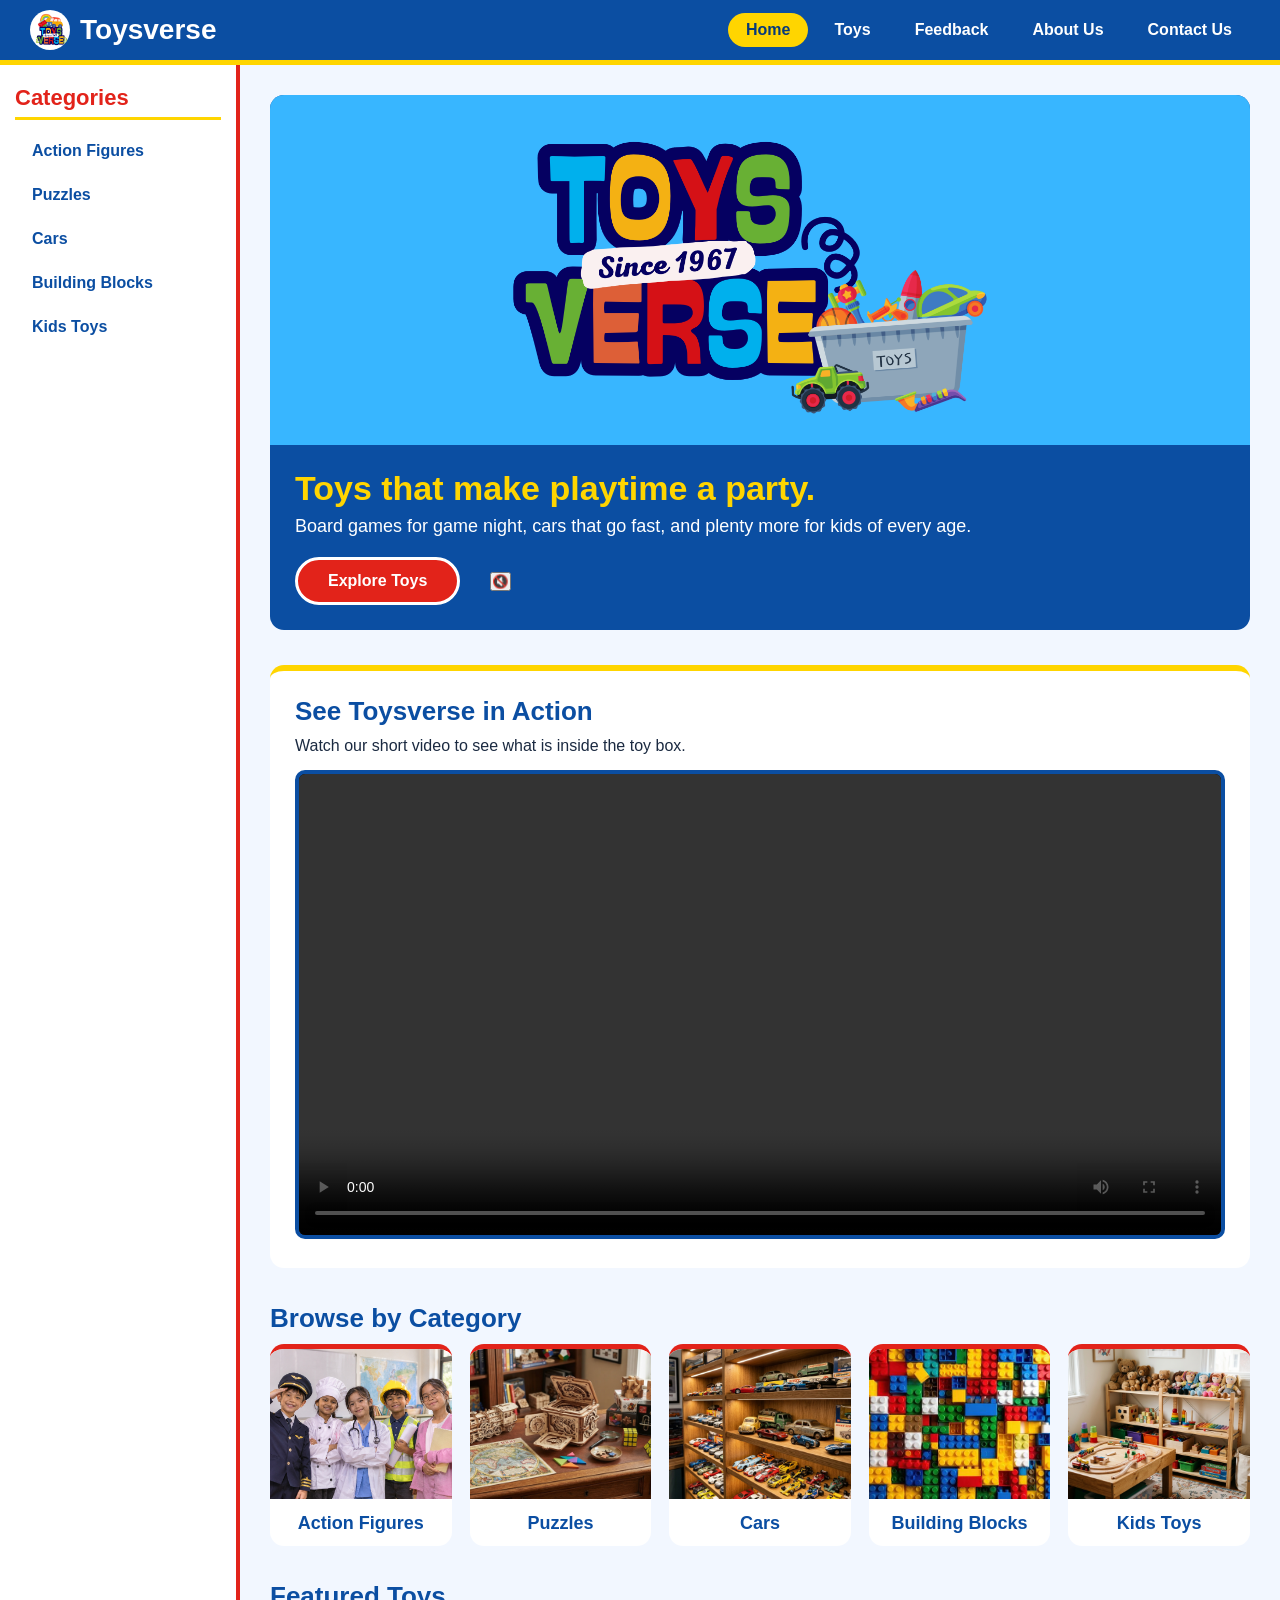
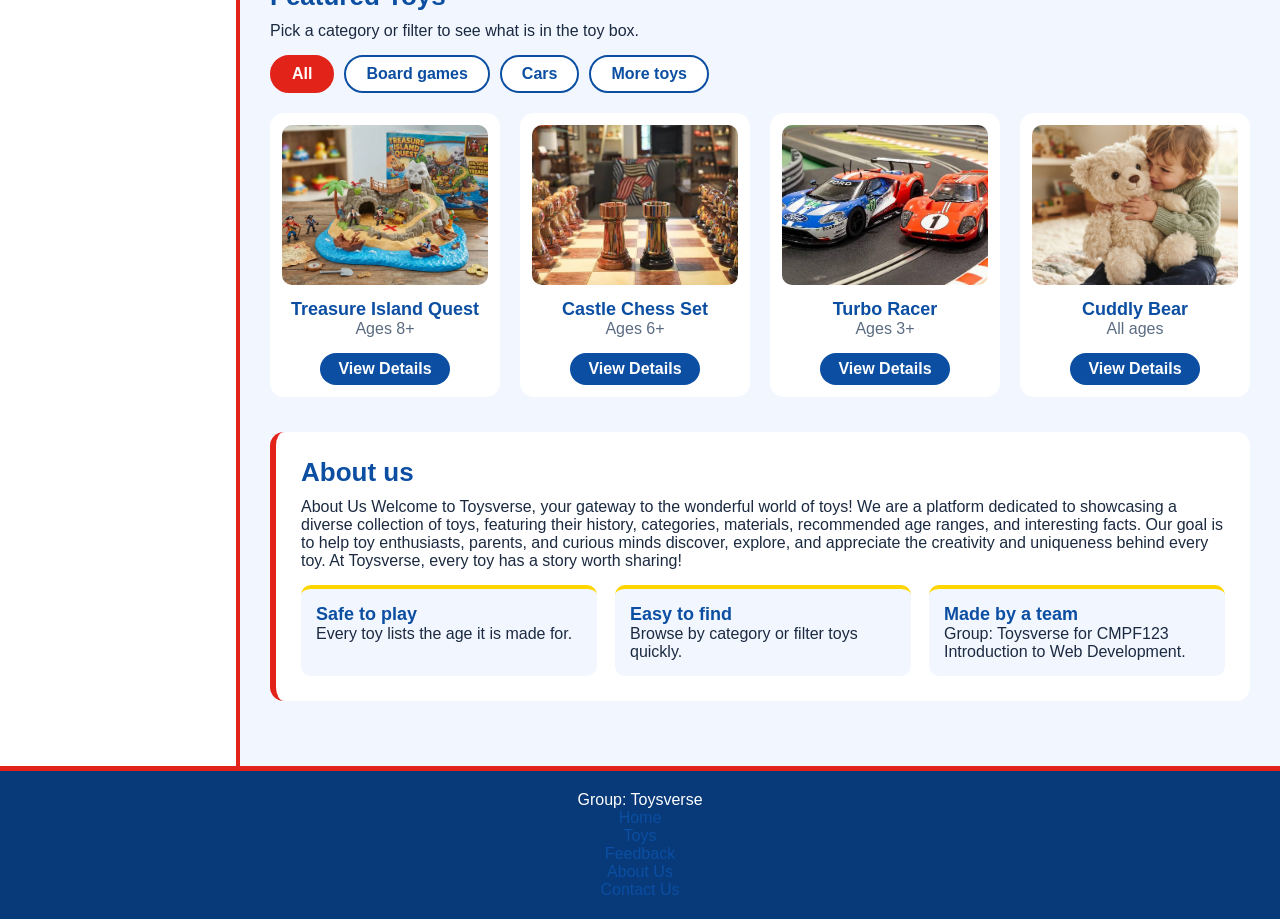
==== index.html @ 0ec0b2af "music" ====
<!DOCTYPE html>
<html lang="en">

<head>
  <meta charset="UTF-8">
  <meta name="viewport" content="width=device-width, initial-scale=1">
  <title>Toysverse - Home</title>
  <link rel="stylesheet" href="style.css">
</head>

<body>

  <header id="site-header">
    <div id="brand">
      <a href="index.html">
        <img src="images/background/toysverse-logo.png" alt="Toysverse logo" width="40" height="40">
        <span>Toysverse</span>
      </a>
    </div>
    <nav id="main-nav">
      <ul>
        <li><a href="index.html" class="active">Home</a></li>
        <li><a href="toys.html">Toys</a></li>
        <li><a href="feedback.html">Feedback</a></li>
        <li><a href="about.html">About Us</a></li>
        <li><a href="contact-us.html">Contact Us</a></li>
      </ul>
    </nav>
  </header>

  <aside id="sidebar">
    <h2>Categories</h2>
    <ul id="category-menu">
      <li><a href="toys-action-figures.html">Action Figures</a></li>
      <li><a href="toys-puzzles.html">Puzzles</a></li>
      <li><a href="toys-cars.html">Cars</a></li>
      <li><a href="toys-building-blocks.html">Building Blocks</a></li>
      <li><a href="toys-kids-toys.html">Kids Toys</a></li>
    </ul>
  </aside>

  <main id="main-content">
    <section id="hero-banner">
      <img src="images/background/toysverse-banner.png" alt="Toysverse collection banner" width="900" height="350">
      <h1>Toys that make playtime a party.</h1>
      <p>Board games for game night, cars that go fast, and plenty more for kids of every age.</p>
      <a href="toys.html" id="explore-btn">Explore Toys</a>
      <button id="home-speaker-btn" type="button" aria-label="Play or pause music">🔇</button>
    </section>

    <section id="promo-video">
      <h2>See Toysverse in Action</h2>
      <p>Watch our short video to see what is inside the toy box.</p>
      <video controls preload="metadata" width="800" height="450">
        <source src="videos/toysverse-promo.mp4" type="video/mp4">
        Your browser does not support the video tag.
      </video>
    </section>

    <section id="category-cards">
      <h2>Browse by Category</h2>
      <div class="card-grid">
        <div class="category-card">
          <a href="toys-action-figures.html">
            <img src="images/action_figure/cat-action-figures.jpg" alt="Action Figures" width="200" height="150">
            <h3>Action Figures</h3>
          </a>
        </div>
        <div class="category-card">
          <a href="toys-puzzles.html">
            <img src="images/puzzles/cat-puzzles.jpg" alt="Puzzles" width="200" height="150">
            <h3>Puzzles</h3>
          </a>
        </div>
        <div class="category-card">
          <a href="toys-cars.html">
            <img src="images/cars/cat-cars.jpg" alt="Cars" width="200" height="150">
            <h3>Cars</h3>
          </a>
        </div>
        <div class="category-card">
          <a href="toys-building-blocks.html">
            <img src="images/building_blocks/cat-building-blocks.jpeg" alt="Building Blocks" width="200" height="150">
            <h3>Building Blocks</h3>
          </a>
        </div>
        <div class="category-card">
          <a href="toys-kids-toys.html">
            <img src="images/kids_toys/cat-kids-toys.jpg" alt="Kids Toys" width="200" height="150">
            <h3>Kids Toys</h3>
          </a>
        </div>
      </div>
    </section>

    <section id="featured-toys">
      <h2>Featured Toys</h2>
      <p>Pick a category or filter to see what is in the toy box.</p>

      <div class="filters" id="filters">
        <button type="button" data-cat="all" class="active">All</button>
        <button type="button" data-cat="board">Board games</button>
        <button type="button" data-cat="cars">Cars</button>
        <button type="button" data-cat="other">More toys</button>
      </div>

      <div class="grid" id="grid">
        <article class="card" data-cat="board">
          <img src="images/kids_toys/treasure-island-quest.jpg" alt="Treasure Island Quest" width="220" height="160">
          <h3>Treasure Island Quest</h3>
          <p>Ages 8+</p>
          <a href="toys-kids-toys.html">View Details</a>
        </article>

        <article class="card" data-cat="board">
          <img src="images/puzzles/castle-chess-set.jfif" alt="Castle Chess Set" width="220" height="160">
          <h3>Castle Chess Set</h3>
          <p>Ages 6+</p>
          <a href="toys-puzzles.html">View Details</a>
        </article>

        <article class="card" data-cat="cars">
          <img src="images/cars/turbo-racer.jfif" alt="Turbo Racer" width="220" height="160">
          <h3>Turbo Racer</h3>
          <p>Ages 3+</p>
          <a href="toys-cars.html">View Details</a>
        </article>

        <article class="card" data-cat="other">
          <img src="images/kids_toys/cuddly-bear.jpg" alt="Cuddly Bear" width="220" height="160">
          <h3>Cuddly Bear</h3>
          <p>All ages</p>
          <a href="toys-kids-toys.html">View Details</a>
        </article>
      </div>
    </section>

    <section class="about" id="about">
      <h2>About us</h2>
      <p>About Us
Welcome to Toysverse, your gateway to the wonderful world of toys! We are a platform dedicated to showcasing a 
diverse collection of toys, featuring their history, categories, materials, recommended age ranges, and 
interesting facts. Our goal is to help toy enthusiasts, parents, and curious minds discover, explore, and 
appreciate the creativity and uniqueness behind every toy. At Toysverse, every toy has a story worth sharing!
</p>
      <div class="cols">
        <div>
          <h3>Safe to play</h3>
          <p>Every toy lists the age it is made for.</p>
        </div>
        <div>
          <h3>Easy to find</h3>
          <p>Browse by category or filter toys quickly.</p>
        </div>
        <div>
          <h3>Made by a team</h3>
          <p>Group: Toysverse for CMPF123 Introduction to Web Development.</p>
        </div>
      </div>
    </section>
  </main>
  

  <footer id="site-footer">
    <div class="footer-left">
      <p>Group: Toysverse</p>
    </div>

    <nav id="footer-nav" aria-label="Footer navigation">
      <ul>
        <li><a href="index.html">Home</a></li>
        <li><a href="toys.html">Toys</a></li>
        <li><a href="feedback.html">Feedback</a></li>
        <li><a href="about.html">About Us</a></li>
        <li><a href="contact-us.html">Contact Us</a></li>
      </ul>
    </nav>
  </footer>
<script src="script.js"></script>
</body>
</html>
---- style.css ----
* {
  margin: 0;
  padding: 0;
  box-sizing: border-box;
}

/* body: default font, text colour and page background for the whole site.
   display: grid splits the page into 2 columns: 240px sidebar + the rest. */
body {
  font-family: Arial, Helvetica, sans-serif;
  font-size: 16px;
  color: #1b2a41;
  background-color: #f2f7ff;
  display: grid;
  grid-template-columns: 240px 1fr;
}

/* grouping selector */
h1, h2, h3 {
  color: #0b4ea2;
}

/* heading sizes */
h1 { font-size: 34px; }
h2 { font-size: 26px; margin-bottom: 10px; }
h3 { font-size: 18px; }

/* links: blue with no underline */
a {
  color: #0b4ea2;
  text-decoration: none;
}

/* removes the bullet points (nav menu and sidebar are lists) */
ul {
  list-style: none;
}

/* ---------- STANDARDISED MEDIA ---------- */
/* max-width: 100% = images/videos never go wider than their box.
   border-radius gives rounded corners. Same rule for every page = standardised media. */
img, video, iframe {
  max-width: 100%;
  border-radius: 10px;
}

/* same crop for every card image */
.category-card img,
.card img,
.member-card img,
/* all gallery pictures the same height with a white border */
.toy-gallery img {
  width: 100%;
  object-fit: cover;
}

/* video fills the width; height: auto keeps the correct shape */
video {
  width: 100%;
  height: auto;
  background-color: black;
}

/* ---------- HEADER & NAVIGATION (id + class selectors) ---------- */
/* Header: position: sticky + top: 0 keeps it visible while scrolling.
   grid-column 1 / 3 stretches it across both columns. flex puts the logo on
   the left and the nav on the right. z-index keeps it above the content. */
#site-header {
  grid-column: 1 / 3;
  position: sticky;            /* stays visible while scrolling */
  top: 0;
  z-index: 100;
  display: flex;
  justify-content: space-between;
  align-items: center;
  padding: 10px 30px;
  background-color: #0b4ea2;
  border-bottom: 5px solid #ffd500;
}

/* logo + site name side by side */
#brand a {
  display: flex;
  align-items: center;
  gap: 10px;
  color: white;
  font-size: 28px;
  font-weight: bold;
}

/* white circle behind the logo */
#brand img {
  background-color: white;
  border-radius: 50%;
}

/* nav links in one row (flex) with a small gap */
#main-nav ul {
  display: flex;
  gap: 8px;
}

/* each nav link looks like a rounded button */
#main-nav a {
  display: block;
  padding: 8px 18px;
  color: white;
  font-weight: bold;
  border-radius: 20px;
}

/* darker blue when the mouse is over a link */
#main-nav a:hover {
  background-color: #083a7a;
}

/* highlight current page */
#main-nav a.active {
  background-color: #ffd500;
  color: #083a7a;
}

/* ---------- SIDEBAR ---------- */
/* Sidebar: white panel with a red line on the right */
#sidebar {
  background-color: white;
  padding: 20px 15px;
  border-right: 4px solid #e2231a;
}

/* 'Categories' title: red with a yellow underline */
#sidebar h2 {
  color: #e2231a;
  font-size: 22px;
  border-bottom: 3px solid #ffd500;
  padding-bottom: 6px;
  margin-bottom: 12px;
}

/* space between sidebar links */
#category-menu li {
  margin-bottom: 6px;
}

/* each link fills the row; transparent-looking left border becomes red on hover */
#category-menu a {
  display: block;
  padding: 10px 12px;
  font-weight: bold;
  border-left: 5px solid white;
}

/* hover effect: light background + red left border + red text */
#category-menu a:hover {
  background-color: #f2f7ff;
  border-left: 5px solid #e2231a;
  color: #e2231a;
}

/* ---------- MAIN CONTENT & FOOTER ---------- */
/* main area: padding so content doesn't touch the edges */
#main-content {
  padding: 30px;
}

/* space between sections */
#main-content section {
  margin-bottom: 35px;
}

/* Footer: dark blue bar across the full width, centred text, red top line */
#site-footer {
  grid-column: 1 / 3;
  background-color: #083a7a;
  color: white;
  text-align: center;
  padding: 20px;
  border-top: 5px solid #e2231a;
}

/* ---------- INDEX: HERO ---------- */
/* Hero banner: blue box; overflow: hidden keeps the image inside rounded corners */
#hero-banner {
  background-color: #0b4ea2;
  color: white;
  border-radius: 14px;
  overflow: hidden;
}

/* banner image: full width, fixed 350px height, cropped to fit (object-fit: cover) */
#hero-banner img {
  width: 100%;
  height: 350px;
  object-fit: cover;
  border-radius: 0;
}

/* yellow heading on the blue background */
#hero-banner h1 {
  color: #ffd500;
  padding: 20px 25px 0 25px;
}

/* banner paragraph */
#hero-banner p {
  padding: 8px 25px 0 25px;
  font-size: 18px;
}

/* 'Explore Toys' button: red pill with a white border */
#explore-btn {
  display: inline-block;
  margin: 20px 25px 25px 25px;
  padding: 12px 30px;
  background-color: #e2231a;
  color: white;
  font-weight: bold;
  border: 3px solid white;
  border-radius: 25px;
}

/* darker red on hover */
#explore-btn:hover {
  background-color: #b81a12;
}

/* ---------- INDEX: PROMO VIDEO ---------- */
/* Promo video section: white box with a yellow top line */
#promo-video {
  background-color: white;
  padding: 25px;
  border-radius: 14px;
  border-top: 6px solid #ffd500;
}

/* space under the description */
#promo-video p {
  margin-bottom: 15px;
}

/* blue frame around the video */
#promo-video video {
  border: 4px solid #0b4ea2;
}

/* ---------- INDEX: .card-grid and .category-card ---------- */
/* .card-grid: 5 equal columns, one for each category (gap = space between) */
.card-grid {
  display: grid;
  grid-template-columns: repeat(5, 1fr);
  gap: 18px;
}

/* .category-card: white card, red top border, rounded corners, centred text */
.category-card {
  background-color: white;
  border-top: 5px solid #e2231a;
  border-radius: 14px;
  overflow: hidden;
  text-align: center;
}

/* whole card is clickable (link fills the card) */
.category-card a {
  display: block;
  padding-bottom: 12px;
}

/* category pictures: same 150px height, cropped neatly */
.category-card img {
  height: 150px;
  border-radius: 0;
  margin-bottom: 10px;
}

/* card turns light yellow on hover */
.category-card:hover {
  background-color: #fff8cc;
}

/* ---------- INDEX: #filters, .grid and .card ---------- */
/* text under 'Featured Toys' */
#featured-toys p {
  margin-bottom: 15px;
}

/* #filters: filter buttons in one row */
#filters {
  display: flex;
  gap: 10px;
  margin-bottom: 20px;
}

/* normal filter button: blue outline, white inside, pill shape */
#filters button {
  padding: 8px 20px;
  font-size: 16px;
  font-weight: bold;
  color: #0b4ea2;
  background-color: white;
  border: 2px solid #0b4ea2;
  border-radius: 20px;
  cursor: pointer;
}

/* fills blue on hover */
#filters button:hover {
  background-color: #0b4ea2;
  color: white;
}

/* selected filter is red */
#filters button.active {
  background-color: #e2231a;
  border-color: #e2231a;
  color: white;
}

/* .grid: 4 toy cards per row */
.grid {
  display: grid;
  grid-template-columns: repeat(4, 1fr);
  gap: 20px;
}

/* .card: one toy (white box, padding, rounded, centred) */
.card {
  background-color: white;
  padding: 12px;
  border-radius: 14px;
  text-align: center;
}

/* all toy pictures the same height */
.card img {
  height: 160px;
  margin-bottom: 10px;
}

/* age text: grey */
.card p {
  color: #5b6b82;
  margin-bottom: 10px;
}

/* 'View Details' button: blue pill */
.card a {
  display: inline-block;
  padding: 7px 18px;
  background-color: #0b4ea2;
  color: white;
  font-weight: bold;
  border-radius: 20px;
}

/* turns red on hover */
.card a:hover {
  background-color: #e2231a;
}

/* ---------- INDEX: ABOUT SECTION ---------- */
/* About section: white box with red left border */
.about {
  background-color: white;
  padding: 25px;
  border-radius: 14px;
  border-left: 6px solid #e2231a;
}

/* 3 equal columns for the 3 small boxes */
.about .cols {
  display: grid;
  grid-template-columns: repeat(3, 1fr);
  gap: 18px;
  margin-top: 15px;
}

/* each small box: light blue background with a yellow top line */
.about .cols div {
  background-color: #f2f7ff;
  padding: 15px;
  border-radius: 10px;
  border-top: 4px solid #ffd500;
}

/* ---------- TOYS.HTML: .category-row (3 per row) ---------- */
/* .category-row: exactly 3 cards per row on desktop */
.category-row {
  display: grid;
  grid-template-columns: repeat(3, 1fr);
  gap: 20px;
  margin-bottom: 25px;
}

/* ---------- CATEGORY DETAIL PAGES ---------- */
/* .toy-details-row: toy cards stacked vertically, one under the other (flex-direction: column) */
.toy-details-row {
  display: flex;
  flex-direction: column;
  gap: 25px;
}

/* detail card: wide white box, full width of the page; flex: none = height fits the content */
.toy-detail-card {
  flex: none;
  width: 100%;
  background-color: white;
  padding: 20px;
  border-radius: 14px;
  border-top: 5px solid #0b4ea2;
}

/* red title inside the detail card */
.toy-detail-card h2 {
  color: #e2231a;
  font-size: 20px;
}

/* brand name inside the detail card */
.toy-brand {
  color: #e2231a;
  font-weight: bold;
}

/* .toy-gallery: pictures in 2 columns */
.toy-gallery {
  flex: 1;
  display: grid;
  grid-template-columns: repeat(2, 1fr);
  gap: 12px;
}

.toy-gallery img {
  height: 160px;
  border: 3px solid white;
}

/* gallery inside a detail card: the box stretches, the picture stays a fixed square */
.toy-detail-card .toy-gallery {
  display: block;
  margin-top: 12px;
}

.toy-detail-card .toy-gallery img {
  width: 250px;
  height: 250px;
  max-width: 100%;
  object-fit: cover;
  margin: 0 10px 10px 0;
}

/* spacing for the text inside a detail card (the * reset removed it) */
.toy-detail-card h2 {
  margin-top: 12px;
}

.toy-detail-card h3 {
  margin-top: 15px;
  margin-bottom: 8px;
}

.toy-detail-card p {
  margin-bottom: 8px;
}

/* title area on the category detail pages */
#details-header {
  margin-bottom: 20px;
}

#details-header p {
  color: #5b6b82;
}

/* Back / Next buttons at the bottom of the detail pages */
#toy-pagination {
  display: flex;
  justify-content: space-between;
  margin-top: 10px;
}

#back-to-category, #next-toy, #back {
  display: inline-block;
  padding: 10px 28px;
  background-color: #0b4ea2;
  color: white;
  font-weight: bold;
  border-radius: 25px;
}

#back-to-category:hover, #next-toy:hover, #back:hover {
  background-color: #e2231a;
}

/* .toy-3d-frame: fixed-size frame for the 3D viewer, yellow border */
.toy-3d-frame {
  width: 100%;
  height: 400px;
  border: 4px solid #ffd500;
  background-color: white;
}

/* ---------- ABOUT.HTML: MEMBERS ---------- */
/* .members-grid: all member cards in one row on desktop (flex) */
.members-grid {
  display: flex;
  gap: 20px;
}

/* .member-card: equal width white card with a red bottom line */
.member-card {
  flex: 1;
  background-color: white;
  padding: 20px;
  text-align: center;
  border-radius: 14px;
  border-bottom: 5px solid #e2231a;
}

/* member photo: round (border-radius 50%), yellow border */
.member-card img {
  width: 140px;
  height: 140px;
  border-radius: 50%;
  border: 4px solid #ffd500;
  margin-bottom: 10px;
}

/* grey text for ID / contact */
.member-card p {
  color: #5b6b82;
}

/* ---------- FEEDBACK.HTML ---------- */
/* #feedback-card: form box. max-width + margin auto centres it on the page */
#feedback-card {
  max-width: 640px;
  margin: 0 auto;
  background-color: white;
  padding: 28px;
  border-radius: 14px;
  border-top: 6px solid #e2231a;
}

/* labels sit above their field, blue and bold */
#feedback-card label {
  display: block;
  margin-top: 15px;
  margin-bottom: 4px;
  font-weight: bold;
  color: #0b4ea2;
}

/* form fields: full width, padding, light background, rounded border */
#feedback-card input[type="text"],
#feedback-card input[type="email"],
#feedback-card select,
/* message box is taller */
#feedback-card textarea {
  width: 100%;
  padding: 10px;
  font-size: 16px;
  font-family: Arial, Helvetica, sans-serif;
  background-color: #f2f7ff;
  border: 2px solid #c5d4ea;
  border-radius: 8px;
}

#feedback-card textarea {
  height: 130px;
}

/* shared style for both buttons (pill shape, no default border) */
#submit-btn, #reset-btn {
  margin-top: 20px;
  margin-right: 10px;
  padding: 11px 28px;
  font-size: 16px;
  font-weight: bold;
  border: none;
  border-radius: 25px;
  cursor: pointer;
}

/* #submit-btn: green */
#submit-btn {
  background-color: #2e9e44;
  color: white;
}

/* darker green on hover */
#submit-btn:hover {
  background-color: #237a34;
}

/* #reset-btn: yellow */
#reset-btn {
  background-color: #ffd500;
  color: #083a7a;
}

/* darker yellow on hover */
#reset-btn:hover {
  background-color: #e6bf00;
}

/* .validation-status: message under a field (JavaScript fills it in) */
.validation-status {
  display: block;
  margin-top: 6px;
  padding: 8px 10px;
  font-size: 14px;
  font-weight: bold;
  border-radius: 8px;
}

/* hide the message box while it is empty */
/* hide the message box when there is no message */
.validation-status:empty {
  display: none;
}

/* success message: green */
.validation-status.success {
  background-color: #e3f6e8;
  color: #19702f;
}

/* error message: red */
.validation-status.error {
  background-color: #fde8e7;
  color: #b81a12;
}

/* extra form parts: date/time, gender radios */
/* date/time field: grey background because the user can't edit it */
#feedback-card input[type="datetime-local"] {
  width: 100%;
  padding: 10px;
  font-size: 16px;
  font-family: Arial, Helvetica, sans-serif;
  background-color: #e9eef6;
  border: 2px solid #c5d4ea;
  border-radius: 8px;
}

/* Gender group: box around the radio buttons */
#feedback-card fieldset {
  margin-top: 15px;
  padding: 10px 14px 14px 14px;
  border: 2px solid #c5d4ea;
  border-radius: 8px;
}

/* 'Gender' title on the box border */
#feedback-card legend {
  padding: 0 6px;
  font-weight: bold;
  color: #0b4ea2;
}

/* radio options sit side by side, normal weight text */
#feedback-card fieldset label {
  display: inline-block;
  margin-top: 5px;
  margin-right: 18px;
  font-weight: normal;
  color: #1b2a41;
}

/* feedback page title and sub-text spacing */
#main-content > h1 {
  margin-bottom: 5px;
}

#main-content > p {
  margin-bottom: 20px;
  color: #5b6b82;
}

/* ---------- TOYS.HTML ---------- */
/* page title area on toys.html */
#category-header {
  margin-bottom: 20px;
}

#category-header p {
  color: #5b6b82;
}

/* filter buttons row */
#filter-bar {
  display: flex;
  flex-wrap: wrap;
  gap: 10px;
  margin-bottom: 25px;
}

/* normal filter button (same look as the home page filters) */
.filter-btn {
  padding: 8px 20px;
  font-size: 16px;
  font-weight: bold;
  color: #0b4ea2;
  background-color: white;
  border: 2px solid #0b4ea2;
  border-radius: 20px;
  cursor: pointer;
}

/* blue on hover */
.filter-btn:hover {
  background-color: #0b4ea2;
  color: white;
}

/* selected filter is red */
.filter-btn.active {
  background-color: #e2231a;
  border-color: #e2231a;
  color: white;
}

/* category name: side padding so text doesn't touch the card edge */
.category-card h3 {
  padding: 0 12px;
}

/* short description under the category name */
.category-card p {
  padding:
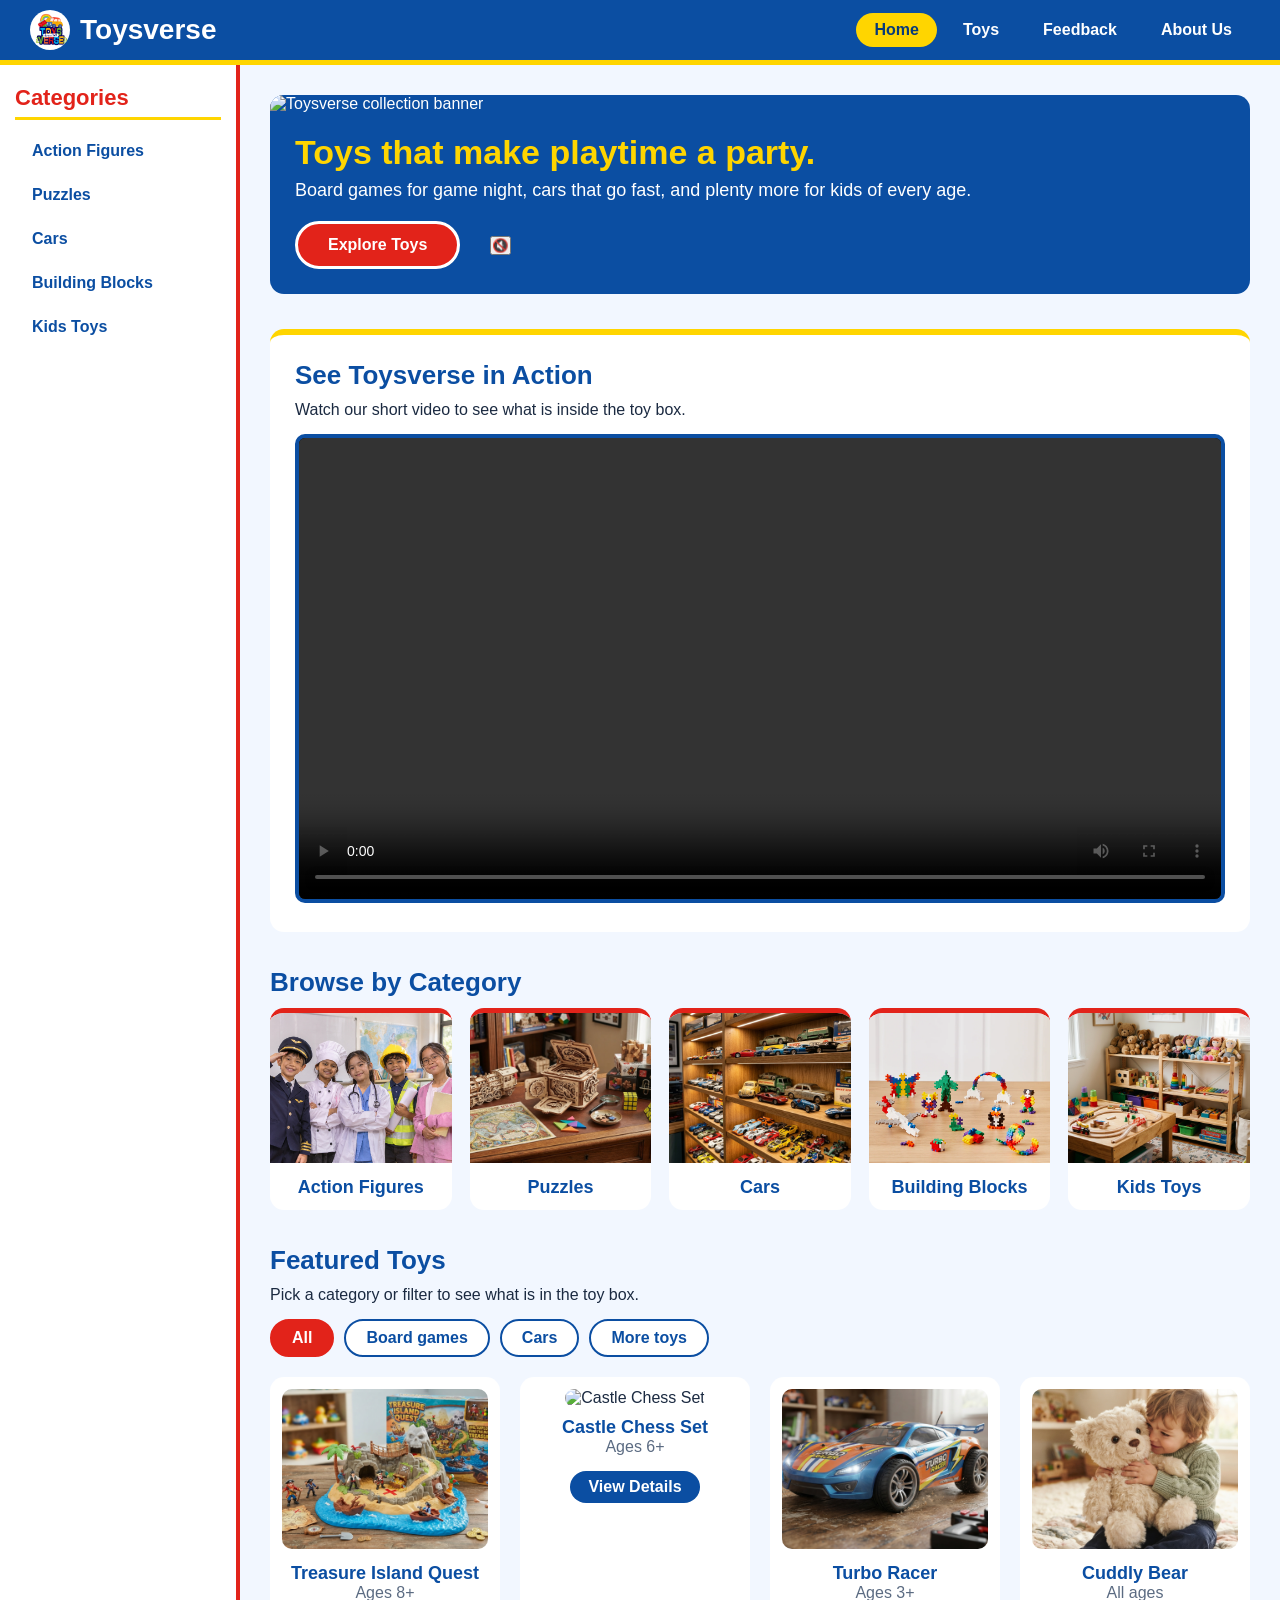
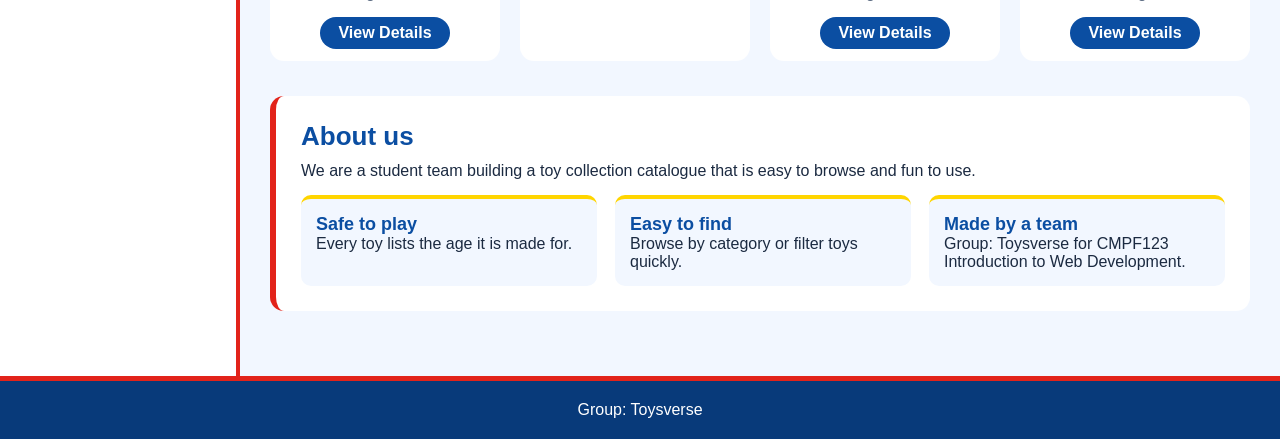
==== commit 6e97e831: "edited index and shell htmlfile" ====
--- a/index.html
+++ b/index.html
@@ -23,7 +23,6 @@
         <li><a href="toys.html">Toys</a></li>
         <li><a href="feedback.html">Feedback</a></li>
         <li><a href="about.html">About Us</a></li>
-        <li><a href="contact-us.html">Contact Us</a></li>
       </ul>
     </nav>
   </header>
@@ -41,7 +40,7 @@
 
   <main id="main-content">
     <section id="hero-banner">
-      <img src="images/background/toysverse-banner.png" alt="Toysverse collection banner" width="900" height="350">
+      <img src="images/background/hero-banner.jpg" alt="Toysverse collection banner" width="900" height="350">
       <h1>Toys that make playtime a party.</h1>
       <p>Board games for game night, cars that go fast, and plenty more for kids of every age.</p>
       <a href="toys.html" id="explore-btn">Explore Toys</a>
@@ -80,7 +79,7 @@
         </div>
         <div class="category-card">
           <a href="toys-building-blocks.html">
-            <img src="images/building_blocks/cat-building-blocks.jpeg" alt="Building Blocks" width="200" height="150">
+            <img src="images/building_blocks/plus-plus1.webp" alt="Building Blocks" width="200" height="150">
             <h3>Building Blocks</h3>
           </a>
         </div>
@@ -113,14 +112,14 @@
         </article>
 
         <article class="card" data-cat="board">
-          <img src="images/puzzles/castle-chess-set.jfif" alt="Castle Chess Set" width="220" height="160">
+          <img src="images/puzzles/castle-chess-set.jpg" alt="Castle Chess Set" width="220" height="160">
           <h3>Castle Chess Set</h3>
           <p>Ages 6+</p>
           <a href="toys-puzzles.html">View Details</a>
         </article>
 
         <article class="card" data-cat="cars">
-          <img src="images/cars/turbo-racer.jfif" alt="Turbo Racer" width="220" height="160">
+          <img src="images/cars/turbo-racer.jpg" alt="Turbo Racer" width="220" height="160">
           <h3>Turbo Racer</h3>
           <p>Ages 3+</p>
           <a href="toys-cars.html">View Details</a>
@@ -137,12 +136,7 @@
 
     <section class="about" id="about">
       <h2>About us</h2>
-      <p>About Us
-Welcome to Toysverse, your gateway to the wonderful world of toys! We are a platform dedicated to showcasing a 
-diverse collection of toys, featuring their history, categories, materials, recommended age ranges, and 
-interesting facts. Our goal is to help toy enthusiasts, parents, and curious minds discover, explore, and 
-appreciate the creativity and uniqueness behind every toy. At Toysverse, every toy has a story worth sharing!
-</p>
+      <p>We are a student team building a toy collection catalogue that is easy to browse and fun to use.</p>
       <div class="cols">
         <div>
           <h3>Safe to play</h3>
@@ -159,23 +153,28 @@
       </div>
     </section>
   </main>
-  
 
   <footer id="site-footer">
-    <div class="footer-left">
-      <p>Group: Toysverse</p>
-    </div>
+    <p>Group: Toysverse</p>
+  </footer>
 
-    <nav id="footer-nav" aria-label="Footer navigation">
-      <ul>
-        <li><a href="index.html">Home</a></li>
-        <li><a href="toys.html">Toys</a></li>
-        <li><a href="feedback.html">Feedback</a></li>
-        <li><a href="about.html">About Us</a></li>
-        <li><a href="contact-us.html">Contact Us</a></li>
-      </ul>
-    </nav>
-  </footer>
-<script src="script.js"></script>
+  <script src="script.js"></script>
+  <script>
+  const homeSpeakerBtn = document.getElementById("home-speaker-btn");
+
+  homeSpeakerBtn.addEventListener("click", () => {
+    window.parent.postMessage({ type: "TOGGLE_MUSIC" }, "*");
+  });
+
+  window.addEventListener("message", (event) => {
+    if (event.data && event.data.type === "MUSIC_STATE") {
+      homeSpeakerBtn.textContent = event.data.isPlaying ? "🔊" : "🔇";
+    }
+  });
+
+  window.parent.postMessage({ type: "GET_MUSIC_STATE" }, "*");
+</script>
+
 </body>
+
 </html>
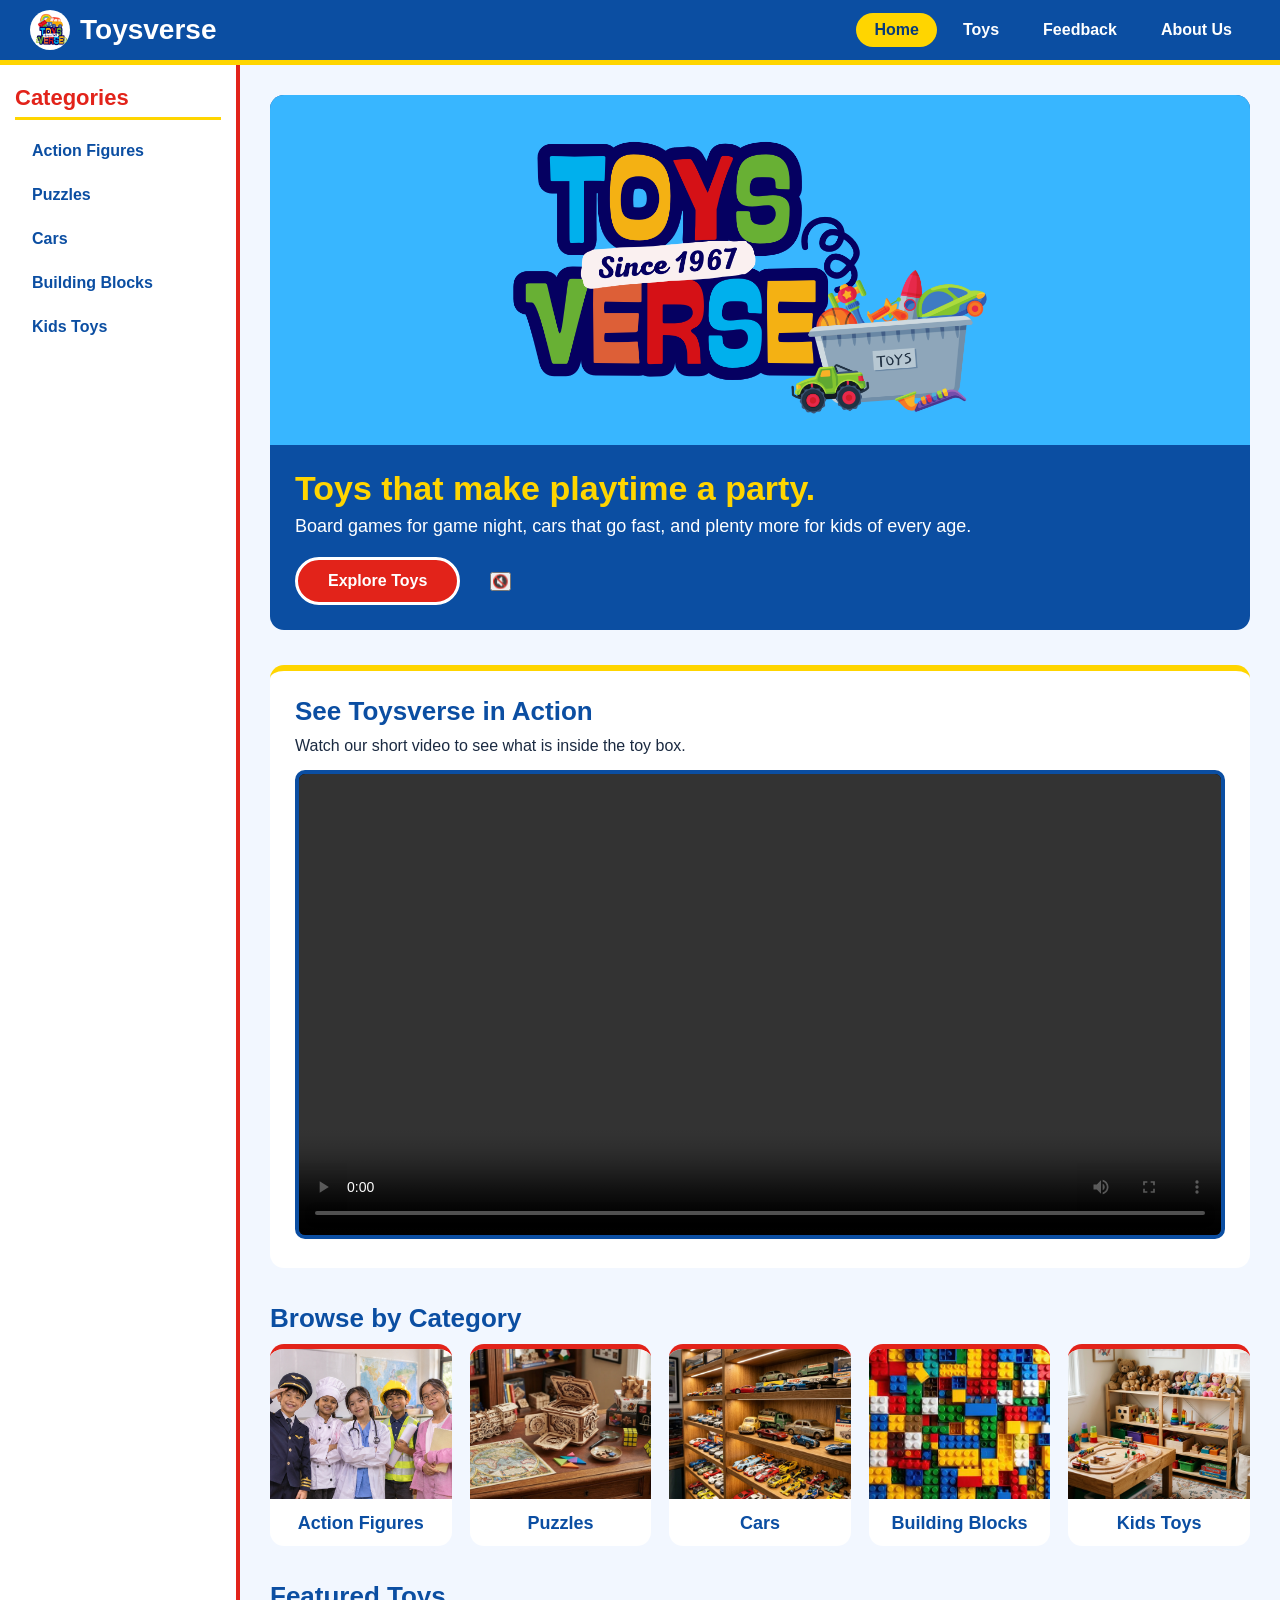
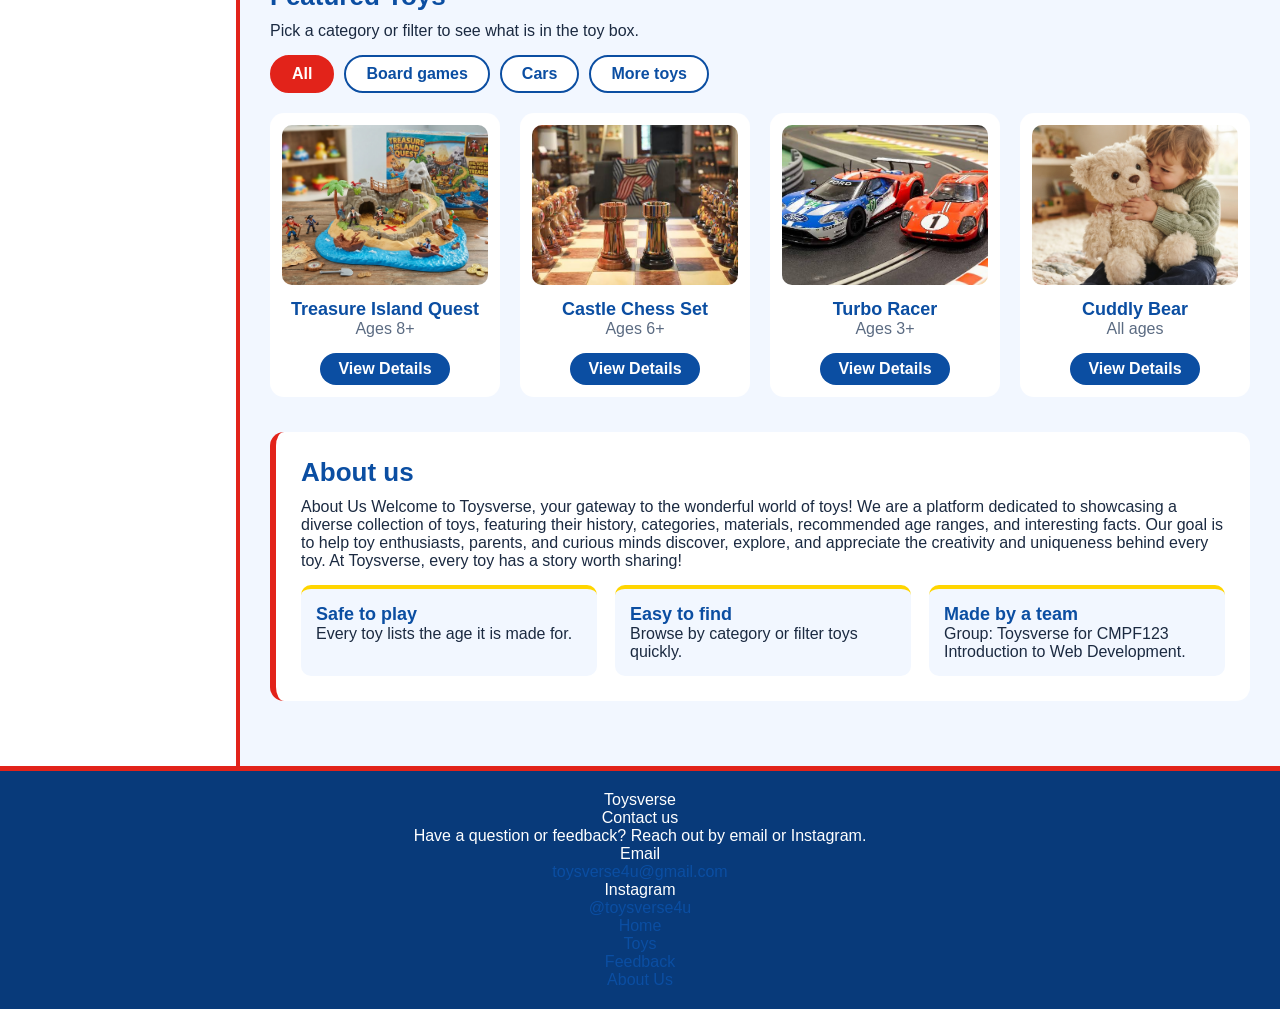
==== commit 55169272: "." ====
--- a/index.html
+++ b/index.html
@@ -40,7 +40,7 @@
 
   <main id="main-content">
     <section id="hero-banner">
-      <img src="images/background/hero-banner.jpg" alt="Toysverse collection banner" width="900" height="350">
+      <img src="images/background/toysverse-banner.png" alt="Toysverse collection banner" width="900" height="350">
       <h1>Toys that make playtime a party.</h1>
       <p>Board games for game night, cars that go fast, and plenty more for kids of every age.</p>
       <a href="toys.html" id="explore-btn">Explore Toys</a>
@@ -79,7 +79,7 @@
         </div>
         <div class="category-card">
           <a href="toys-building-blocks.html">
-            <img src="images/building_blocks/plus-plus1.webp" alt="Building Blocks" width="200" height="150">
+            <img src="images/building_blocks/cat-building-blocks.jpeg" alt="Building Blocks" width="200" height="150">
             <h3>Building Blocks</h3>
           </a>
         </div>
@@ -112,14 +112,14 @@
         </article>
 
         <article class="card" data-cat="board">
-          <img src="images/puzzles/castle-chess-set.jpg" alt="Castle Chess Set" width="220" height="160">
+          <img src="images/puzzles/castle-chess-set.jfif" alt="Castle Chess Set" width="220" height="160">
           <h3>Castle Chess Set</h3>
           <p>Ages 6+</p>
           <a href="toys-puzzles.html">View Details</a>
         </article>
 
         <article class="card" data-cat="cars">
-          <img src="images/cars/turbo-racer.jpg" alt="Turbo Racer" width="220" height="160">
+          <img src="images/cars/turbo-racer.jfif" alt="Turbo Racer" width="220" height="160">
           <h3>Turbo Racer</h3>
           <p>Ages 3+</p>
           <a href="toys-cars.html">View Details</a>
@@ -136,7 +136,12 @@
 
     <section class="about" id="about">
       <h2>About us</h2>
-      <p>We are a student team building a toy collection catalogue that is easy to browse and fun to use.</p>
+      <p>About Us
+Welcome to Toysverse, your gateway to the wonderful world of toys! We are a platform dedicated to showcasing a 
+diverse collection of toys, featuring their history, categories, materials, recommended age ranges, and 
+interesting facts. Our goal is to help toy enthusiasts, parents, and curious minds discover, explore, and 
+appreciate the creativity and uniqueness behind every toy. At Toysverse, every toy has a story worth sharing!
+</p>
       <div class="cols">
         <div>
           <h3>Safe to play</h3>
@@ -153,28 +158,32 @@
       </div>
     </section>
   </main>
+  
 
   <footer id="site-footer">
-    <p>Group: Toysverse</p>
-  </footer>
+  <div class="footer-left">
+    <p>Toysverse</p>
 
-  <script src="script.js"></script>
-  <script>
-  const homeSpeakerBtn = document.getElementById("home-speaker-btn");
+  <div class="footer-contact">
+    <p class="footer-contact-title">Contact us</p>
+    <p>Have a question or feedback? Reach out by email or Instagram.</p>
+    <dl>
+      <dt>Email</dt>
+      <dd><a href="mailto:toysverse4u@gmail.com">toysverse4u@gmail.com</a></dd>
+      <dt>Instagram</dt>
+      <dd><a href="https://instagram.com/toysverse4u" target="_blank" rel="noopener">@toysverse4u</a></dd>
+    </dl>
+  </div>
 
-  homeSpeakerBtn.addEventListener("click", () => {
-    window.parent.postMessage({ type: "TOGGLE_MUSIC" }, "*");
-  });
-
-  window.addEventListener("message", (event) => {
-    if (event.data && event.data.type === "MUSIC_STATE") {
-      homeSpeakerBtn.textContent = event.data.isPlaying ? "🔊" : "🔇";
-    }
-  });
-
-  window.parent.postMessage({ type: "GET_MUSIC_STATE" }, "*");
-</script>
-
+  <nav id="footer-nav" aria-label="Footer navigation">
+    <ul>
+      <li><a href="index.html">Home</a></li>
+      <li><a href="toys.html">Toys</a></li>
+      <li><a href="feedback.html">Feedback</a></li>
+      <li><a href="about.html">About Us</a></li>
+    </ul>
+  </nav>
+</footer>
+<script src="script.js"></script>
 </body>
-
 </html>
--- a/style.css
+++ b/style.css
@@ -479,7 +479,7 @@
   margin-top: 10px;
 }
 
-#back-to-category, #next-toy, #back {
+#back, #next {
   display: inline-block;
   padding: 10px 28px;
   background-color: #0b4ea2;
@@ -488,7 +488,7 @@
   border-radius: 25px;
 }
 
-#back-to-category:hover, #next-toy:hover, #back:hover {
+#back:hover, #next:hover {
   background-color: #e2231a;
 }
 
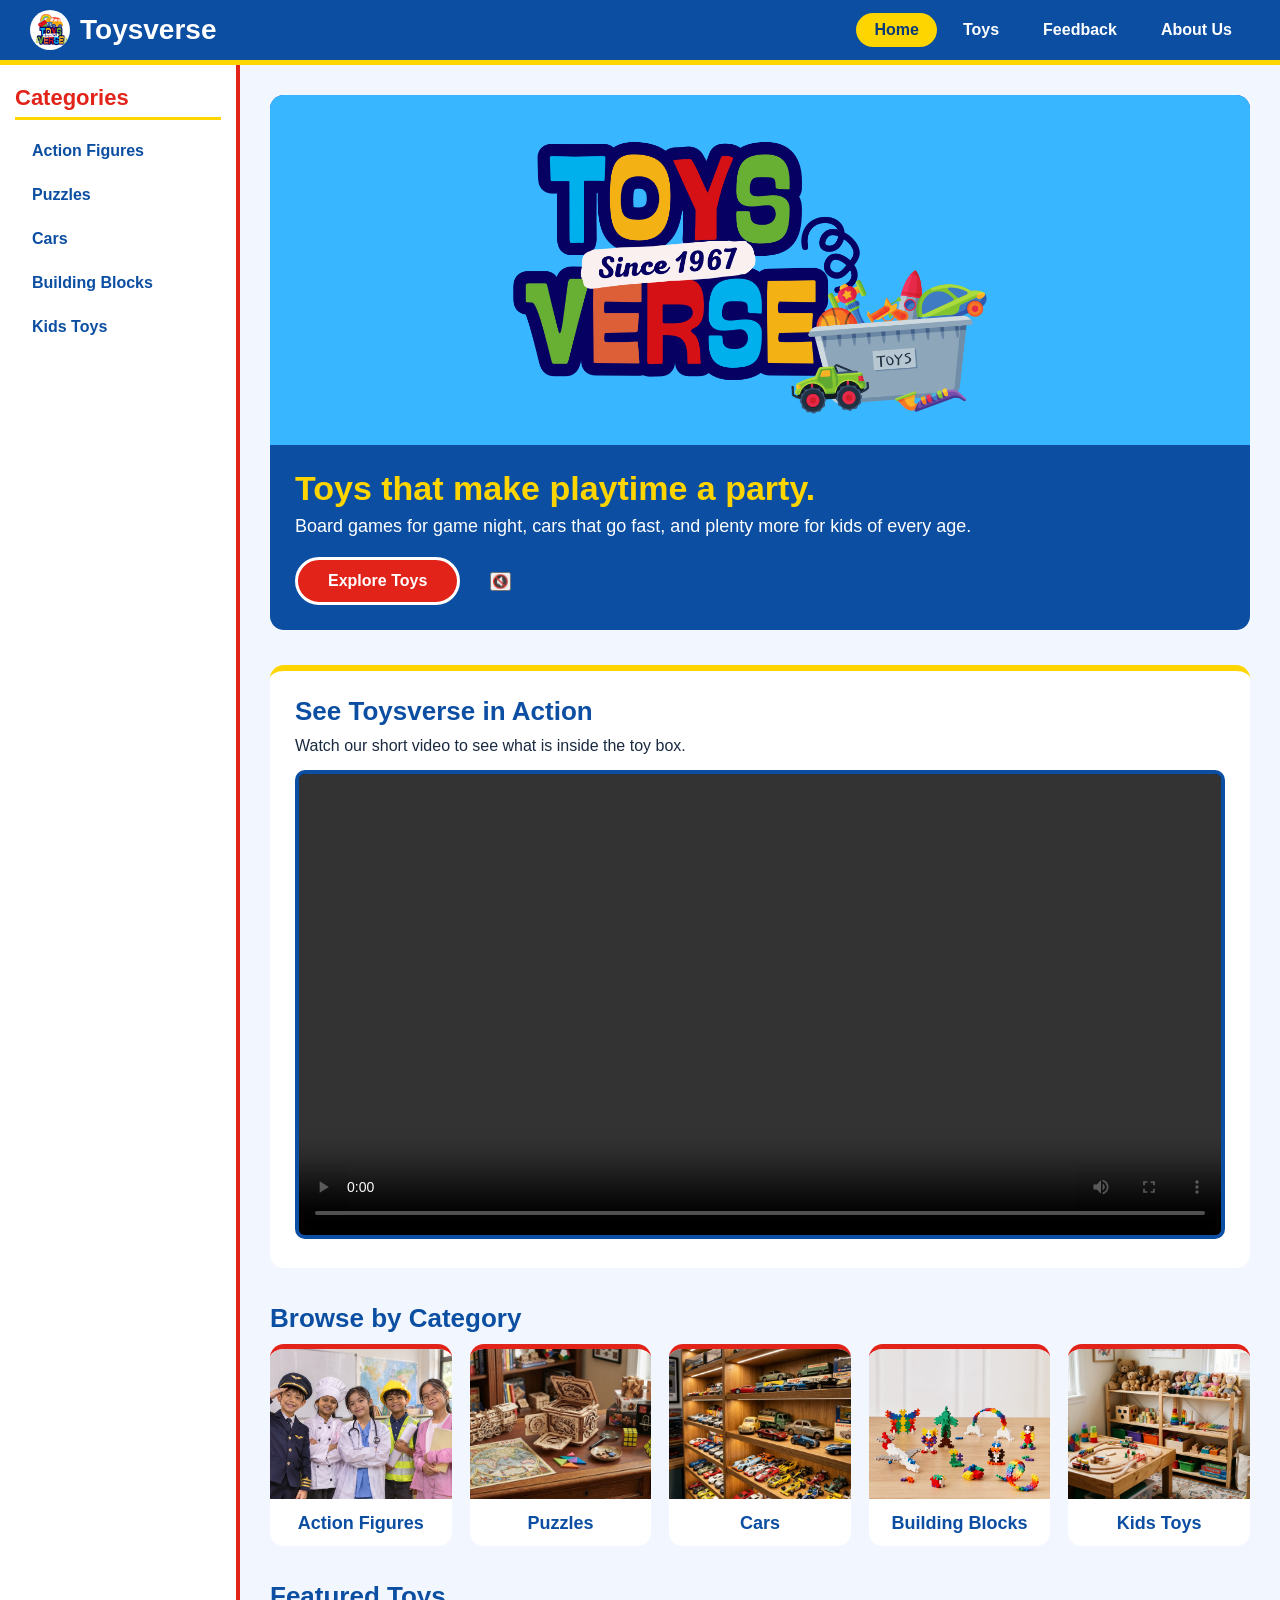
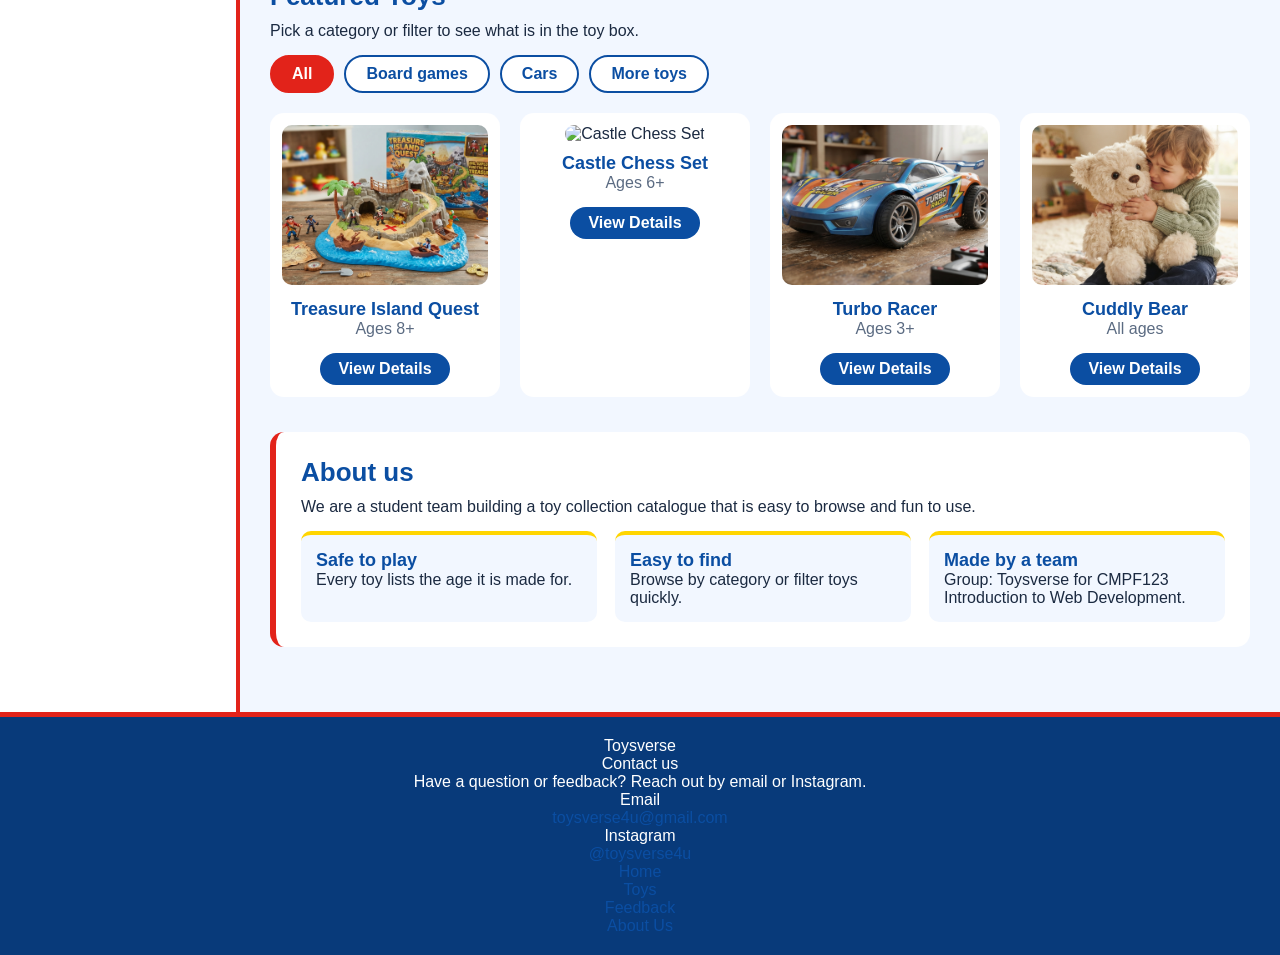
==== commit 2a52a019: "Merge branch 'main' of https://github.com/dreamtraveller1314/CMPF123_GroupProject" ====
--- a/index.html
+++ b/index.html
@@ -79,7 +79,7 @@
         </div>
         <div class="category-card">
           <a href="toys-building-blocks.html">
-            <img src="images/building_blocks/cat-building-blocks.jpeg" alt="Building Blocks" width="200" height="150">
+            <img src="images/building_blocks/plus-plus1.webp" alt="Building Blocks" width="200" height="150">
             <h3>Building Blocks</h3>
           </a>
         </div>
@@ -112,14 +112,14 @@
         </article>
 
         <article class="card" data-cat="board">
-          <img src="images/puzzles/castle-chess-set.jfif" alt="Castle Chess Set" width="220" height="160">
+          <img src="images/puzzles/castle-chess-set.jpg" alt="Castle Chess Set" width="220" height="160">
           <h3>Castle Chess Set</h3>
           <p>Ages 6+</p>
           <a href="toys-puzzles.html">View Details</a>
         </article>
 
         <article class="card" data-cat="cars">
-          <img src="images/cars/turbo-racer.jfif" alt="Turbo Racer" width="220" height="160">
+          <img src="images/cars/turbo-racer.jpg" alt="Turbo Racer" width="220" height="160">
           <h3>Turbo Racer</h3>
           <p>Ages 3+</p>
           <a href="toys-cars.html">View Details</a>
@@ -136,12 +136,7 @@
 
     <section class="about" id="about">
       <h2>About us</h2>
-      <p>About Us
-Welcome to Toysverse, your gateway to the wonderful world of toys! We are a platform dedicated to showcasing a 
-diverse collection of toys, featuring their history, categories, materials, recommended age ranges, and 
-interesting facts. Our goal is to help toy enthusiasts, parents, and curious minds discover, explore, and 
-appreciate the creativity and uniqueness behind every toy. At Toysverse, every toy has a story worth sharing!
-</p>
+      <p>We are a student team building a toy collection catalogue that is easy to browse and fun to use.</p>
       <div class="cols">
         <div>
           <h3>Safe to play</h3>
@@ -158,7 +153,6 @@
       </div>
     </section>
   </main>
-  
 
   <footer id="site-footer">
   <div class="footer-left">
@@ -185,5 +179,21 @@
   </nav>
 </footer>
 <script src="script.js"></script>
+  <script>
+  const homeSpeakerBtn = document.getElementById("home-speaker-btn");
+
+  homeSpeakerBtn.addEventListener("click", () => {
+    window.parent.postMessage({ type: "TOGGLE_MUSIC" }, "*");
+  });
+
+  window.addEventListener("message", (event) => {
+    if (event.data && event.data.type === "MUSIC_STATE") {
+      homeSpeakerBtn.textContent = event.data.isPlaying ? "🔊" : "🔇";
+    }
+  });
+
+  window.parent.postMessage({ type: "GET_MUSIC_STATE" }, "*");
+</script>
 </body>
+
 </html>
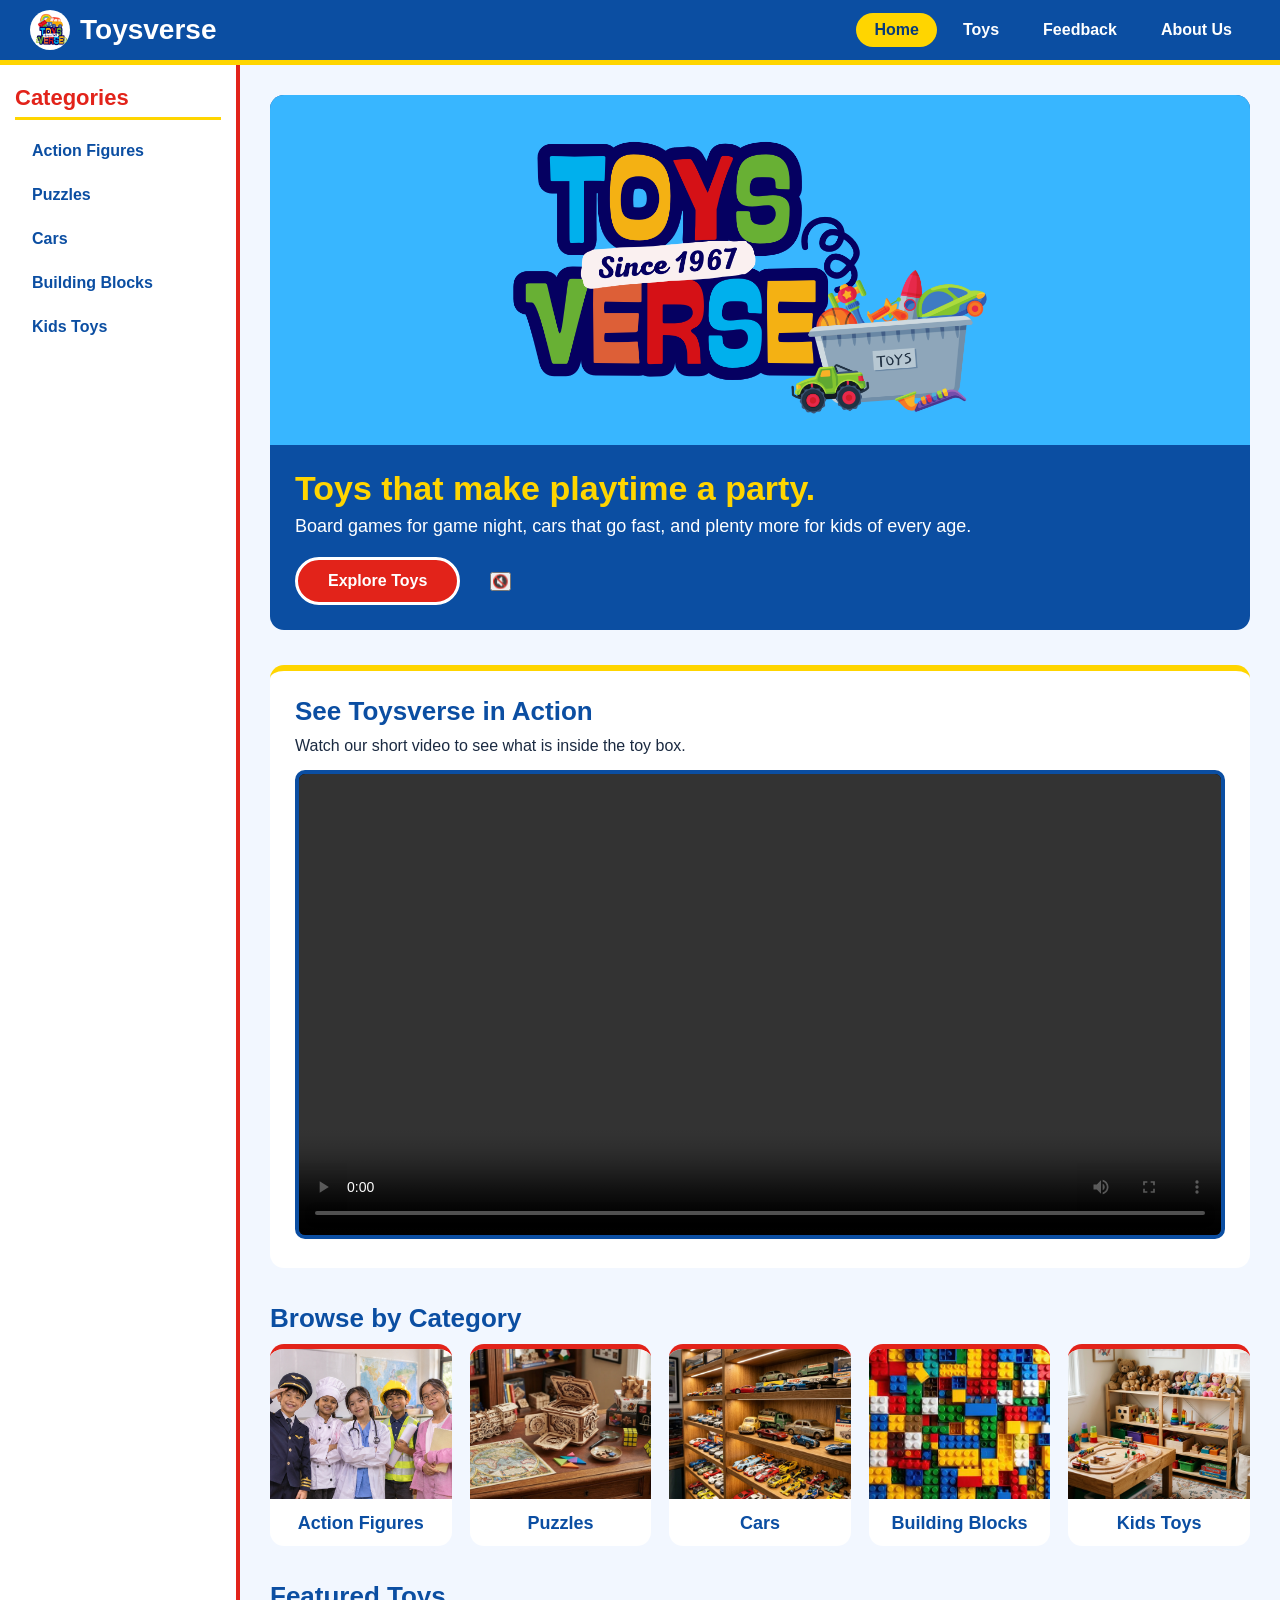
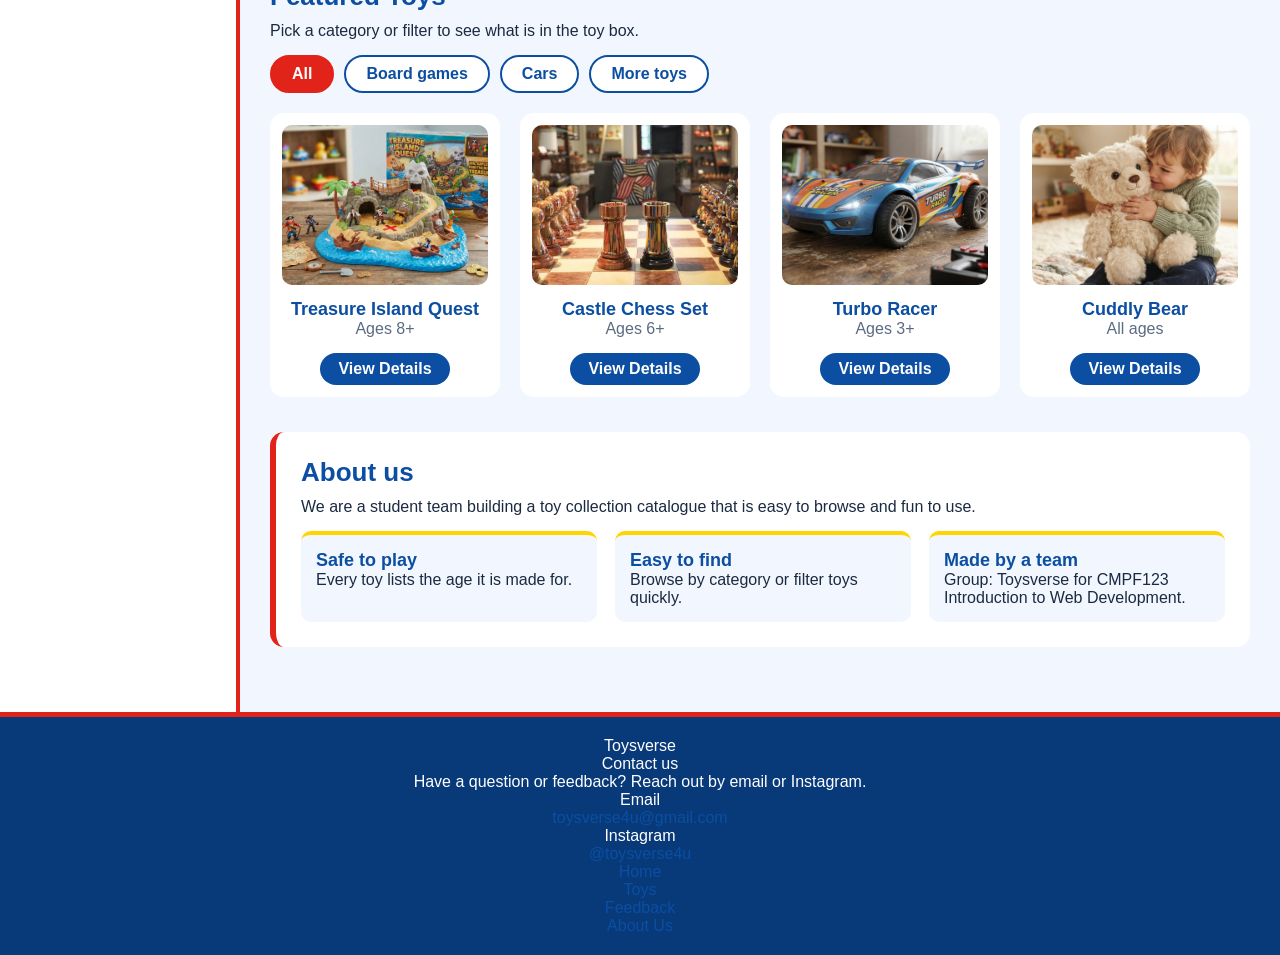
==== commit 7391079c: "picture" ====
--- a/index.html
+++ b/index.html
@@ -79,7 +79,7 @@
         </div>
         <div class="category-card">
           <a href="toys-building-blocks.html">
-            <img src="images/building_blocks/plus-plus1.webp" alt="Building Blocks" width="200" height="150">
+            <img src="images/building_blocks/cat-building-blocks.jpeg" alt="Building Blocks" width="200" height="150">
             <h3>Building Blocks</h3>
           </a>
         </div>
@@ -112,7 +112,7 @@
         </article>
 
         <article class="card" data-cat="board">
-          <img src="images/puzzles/castle-chess-set.jpg" alt="Castle Chess Set" width="220" height="160">
+          <img src="images/puzzles/castle-chess-set.jfif" alt="Castle Chess Set" width="220" height="160">
           <h3>Castle Chess Set</h3>
           <p>Ages 6+</p>
           <a href="toys-puzzles.html">View Details</a>
@@ -179,21 +179,6 @@
   </nav>
 </footer>
 <script src="script.js"></script>
-  <script>
-  const homeSpeakerBtn = document.getElementById("home-speaker-btn");
-
-  homeSpeakerBtn.addEventListener("click", () => {
-    window.parent.postMessage({ type: "TOGGLE_MUSIC" }, "*");
-  });
-
-  window.addEventListener("message", (event) => {
-    if (event.data && event.data.type === "MUSIC_STATE") {
-      homeSpeakerBtn.textContent = event.data.isPlaying ? "🔊" : "🔇";
-    }
-  });
-
-  window.parent.postMessage({ type: "GET_MUSIC_STATE" }, "*");
-</script>
 </body>
 
 </html>
--- a/style.css
+++ b/style.css
@@ -729,7 +729,27 @@
 /* short description under the category name */
 .category-card p {
   padding:
-
- 
-
-    +}
+
+/* ---------- ILLUSTRATIVE VISUAL (CROPPED, NO STRETCHING) ---------- */
+.illustrative-heading {
+  text-align: center;
+  margin-top: 24px;
+  margin-bottom: 14px;
+}
+
+.illustrative-visual-row {
+  display: flex;
+  flex-wrap: wrap;
+  justify-content: center;
+  gap: 16px;
+}
+
+.illustrative-visual-row img {
+  width: 360px;
+  height: 290px;
+  max-width: 100%;
+  object-fit: cover;
+  object-position: center;
+  border-radius: 10px;
+}
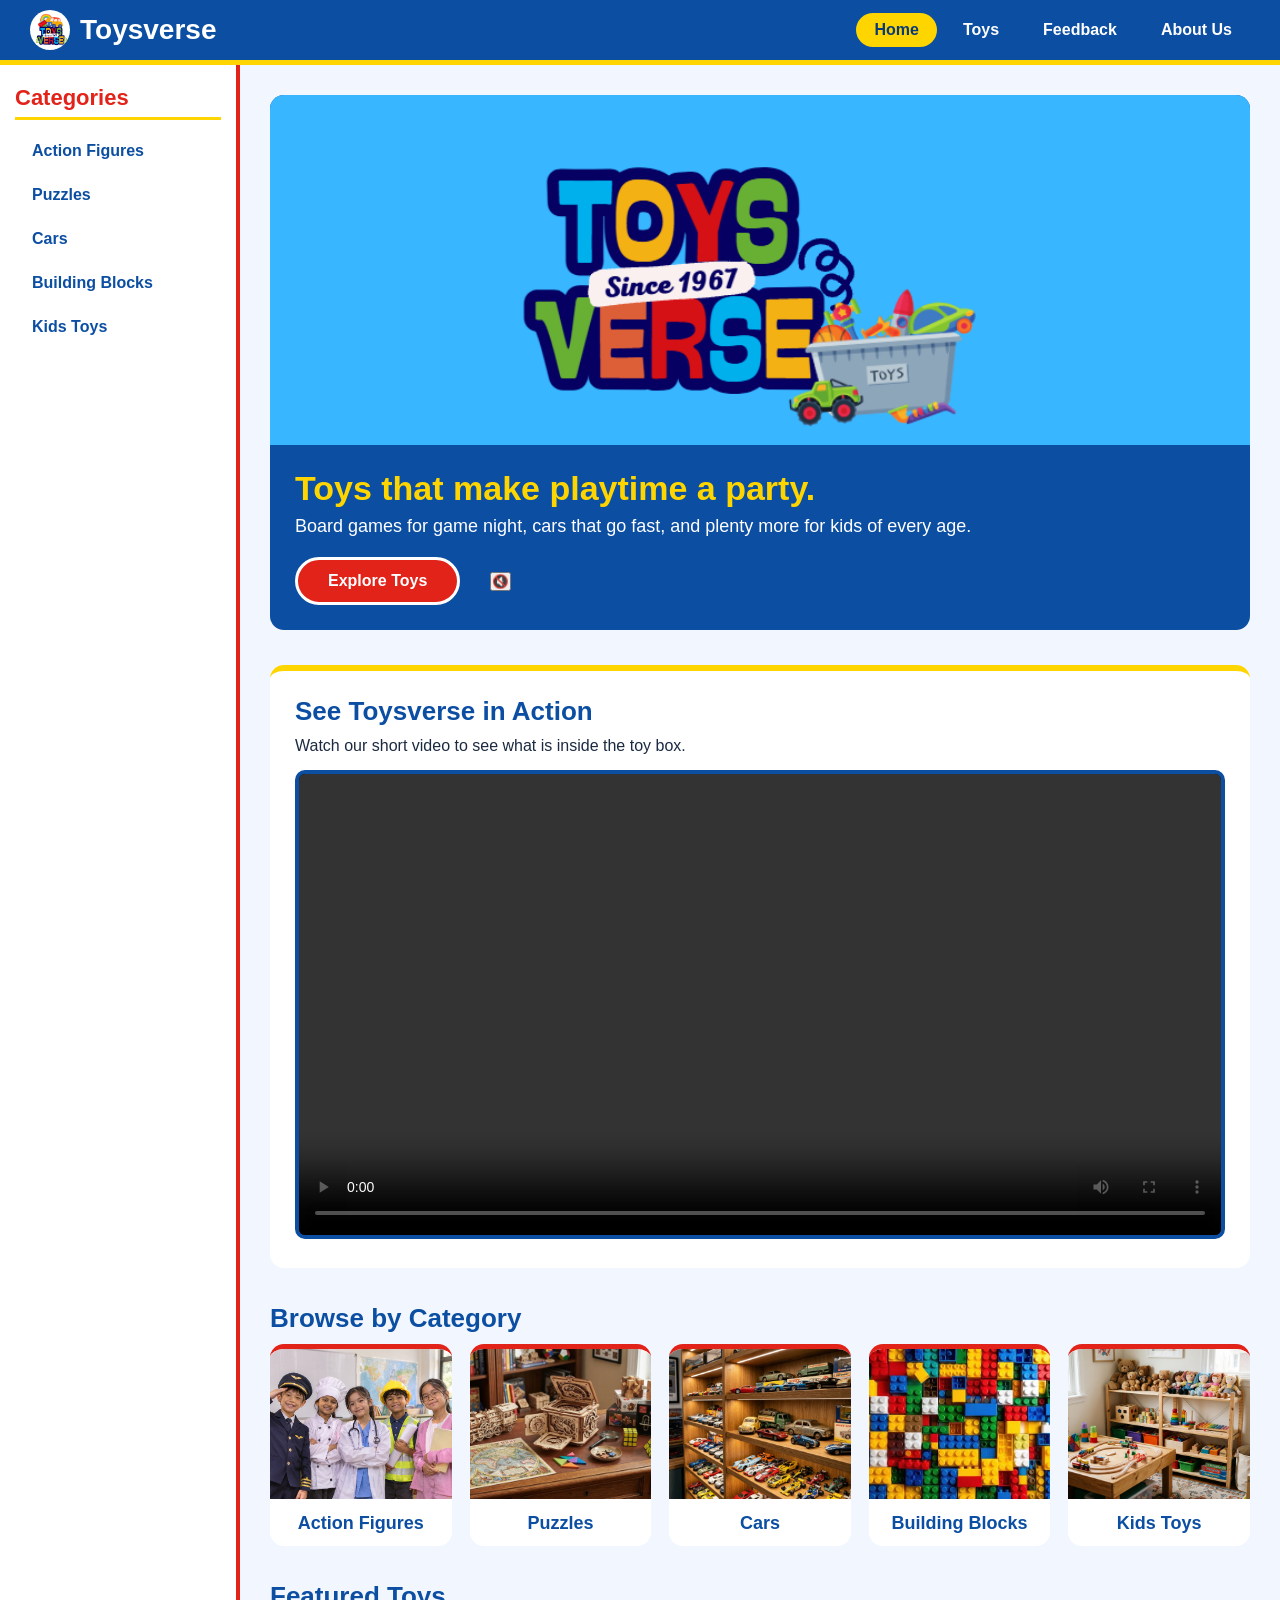
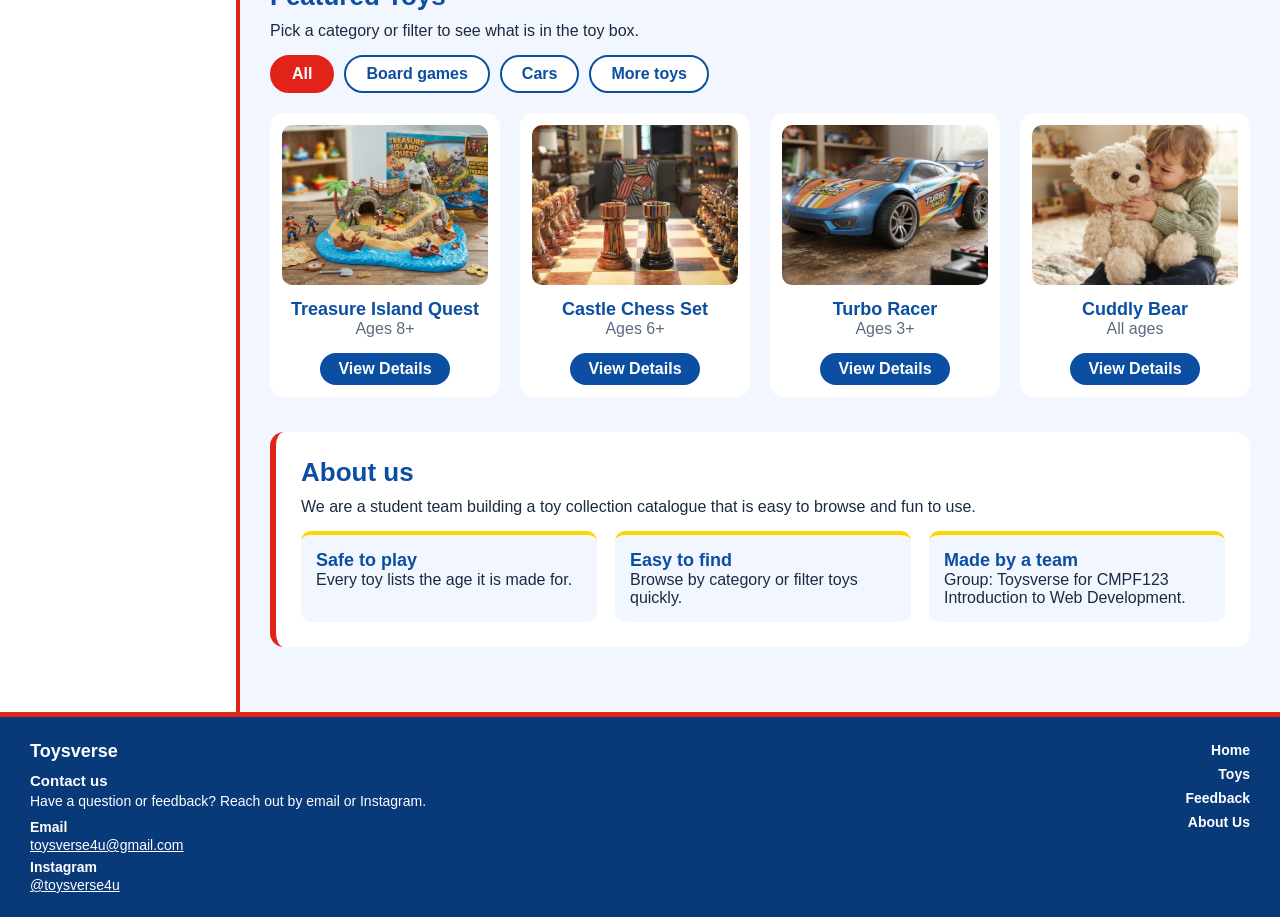
==== commit 9147798a: "footer" ====
--- a/index.html
+++ b/index.html
@@ -44,7 +44,7 @@
       <h1>Toys that make playtime a party.</h1>
       <p>Board games for game night, cars that go fast, and plenty more for kids of every age.</p>
       <a href="toys.html" id="explore-btn">Explore Toys</a>
-      <button id="home-speaker-btn" type="button" aria-label="Play or pause music">🔇</button>
+      <button id="home-speaker-btn" class="music-toggle-btn" type="button" aria-label="Play or pause music">🔇</button>
     </section>
 
     <section id="promo-video">
@@ -154,30 +154,29 @@
     </section>
   </main>
 
-  <footer id="site-footer">
-  <div class="footer-left">
-    <p>Toysverse</p>
+<footer id="site-footer">
+    <div class="footer-left">
+      <p class="footer-brand">Toysverse</p>
+      <p class="footer-contact-title">Contact us</p>
+      <p class="footer-contact-intro">Have a question or feedback? Reach out by email or Instagram.</p>
+      <dl class="footer-contact-list">
+        <dt>Email</dt>
+        <dd><a href="mailto:toysverse4u@gmail.com">toysverse4u@gmail.com</a></dd>
+        <dt>Instagram</dt>
+        <dd><a href="https://instagram.com/toysverse4u" target="_blank" rel="noopener">@toysverse4u</a></dd>
+      </dl>
+    </div>
 
-  <div class="footer-contact">
-    <p class="footer-contact-title">Contact us</p>
-    <p>Have a question or feedback? Reach out by email or Instagram.</p>
-    <dl>
-      <dt>Email</dt>
-      <dd><a href="mailto:toysverse4u@gmail.com">toysverse4u@gmail.com</a></dd>
-      <dt>Instagram</dt>
-      <dd><a href="https://instagram.com/toysverse4u" target="_blank" rel="noopener">@toysverse4u</a></dd>
-    </dl>
-  </div>
-
-  <nav id="footer-nav" aria-label="Footer navigation">
-    <ul>
-      <li><a href="index.html">Home</a></li>
-      <li><a href="toys.html">Toys</a></li>
-      <li><a href="feedback.html">Feedback</a></li>
-      <li><a href="about.html">About Us</a></li>
-    </ul>
-  </nav>
-</footer>
+    <nav id="footer-nav" aria-label="Footer navigation">
+      <ul>
+        <li><a href="index.html">Home</a></li>
+        <li><a href="toys.html">Toys</a></li>
+        <li><a href="feedback.html">Feedback</a></li>
+        <li><a href="about.html">About Us</a></li>
+      </ul>
+    </nav>
+  </footer>
+  
 <script src="script.js"></script>
 </body>
 
--- a/style.css
+++ b/style.css
@@ -167,15 +167,82 @@
 #main-content section {
   margin-bottom: 35px;
 }
-
-/* Footer: dark blue bar across the full width, centred text, red top line */
+/* Footer: dark blue bar across the full width, left white info + right nav links */
 #site-footer {
   grid-column: 1 / 3;
+  display: flex;
+  justify-content: space-between;
+  align-items: flex-start;
+  gap: 24px;
   background-color: #083a7a;
   color: white;
-  text-align: center;
-  padding: 20px;
+  text-align: left;
+  padding: 24px 30px;
   border-top: 5px solid #e2231a;
+}
+
+.footer-left {
+  color: white;
+  font-size: 14px;
+}
+
+.footer-brand {
+  font-size: 18px;
+  font-weight: bold;
+  color: white;
+  margin-bottom: 10px;
+}
+
+.footer-contact-title {
+  font-size: 15px;
+  font-weight: bold;
+  color: white;
+  margin-bottom: 4px;
+}
+
+.footer-contact-intro {
+  color: white;
+  margin-bottom: 10px;
+}
+
+.footer-contact-list dt {
+  font-weight: bold;
+  color: white;
+  margin-top: 6px;
+}
+
+.footer-contact-list dd {
+  color: white;
+  margin-top: 2px;
+}
+
+.footer-contact-list a {
+  color: white;
+  text-decoration: underline;
+}
+
+.footer-contact-list a:hover {
+  color: #ffd500;
+}
+
+/* ---------- FOOTER NAVIGATION (RIGHT SIDE, VERTICAL WHITE TEXT) ---------- */
+#footer-nav ul {
+  display: flex;
+  flex-direction: column;
+  align-items: flex-end;
+  gap: 6px;
+}
+
+#footer-nav a {
+  color: white;
+  font-size: 14px;
+  font-weight: bold;
+  text-decoration: none;
+}
+
+#footer-nav a:hover {
+  color: #ffd500;
+  text-decoration: underline;
 }
 
 /* ---------- INDEX: HERO ---------- */
@@ -728,7 +795,9 @@
 
 /* short description under the category name */
 .category-card p {
-  padding:
+  padding: 0 12px;
+  margin: 6px 0 12px 0;
+  color: #5b6b82;
 }
 
 /* ---------- ILLUSTRATIVE VISUAL (CROPPED, NO STRETCHING) ---------- */
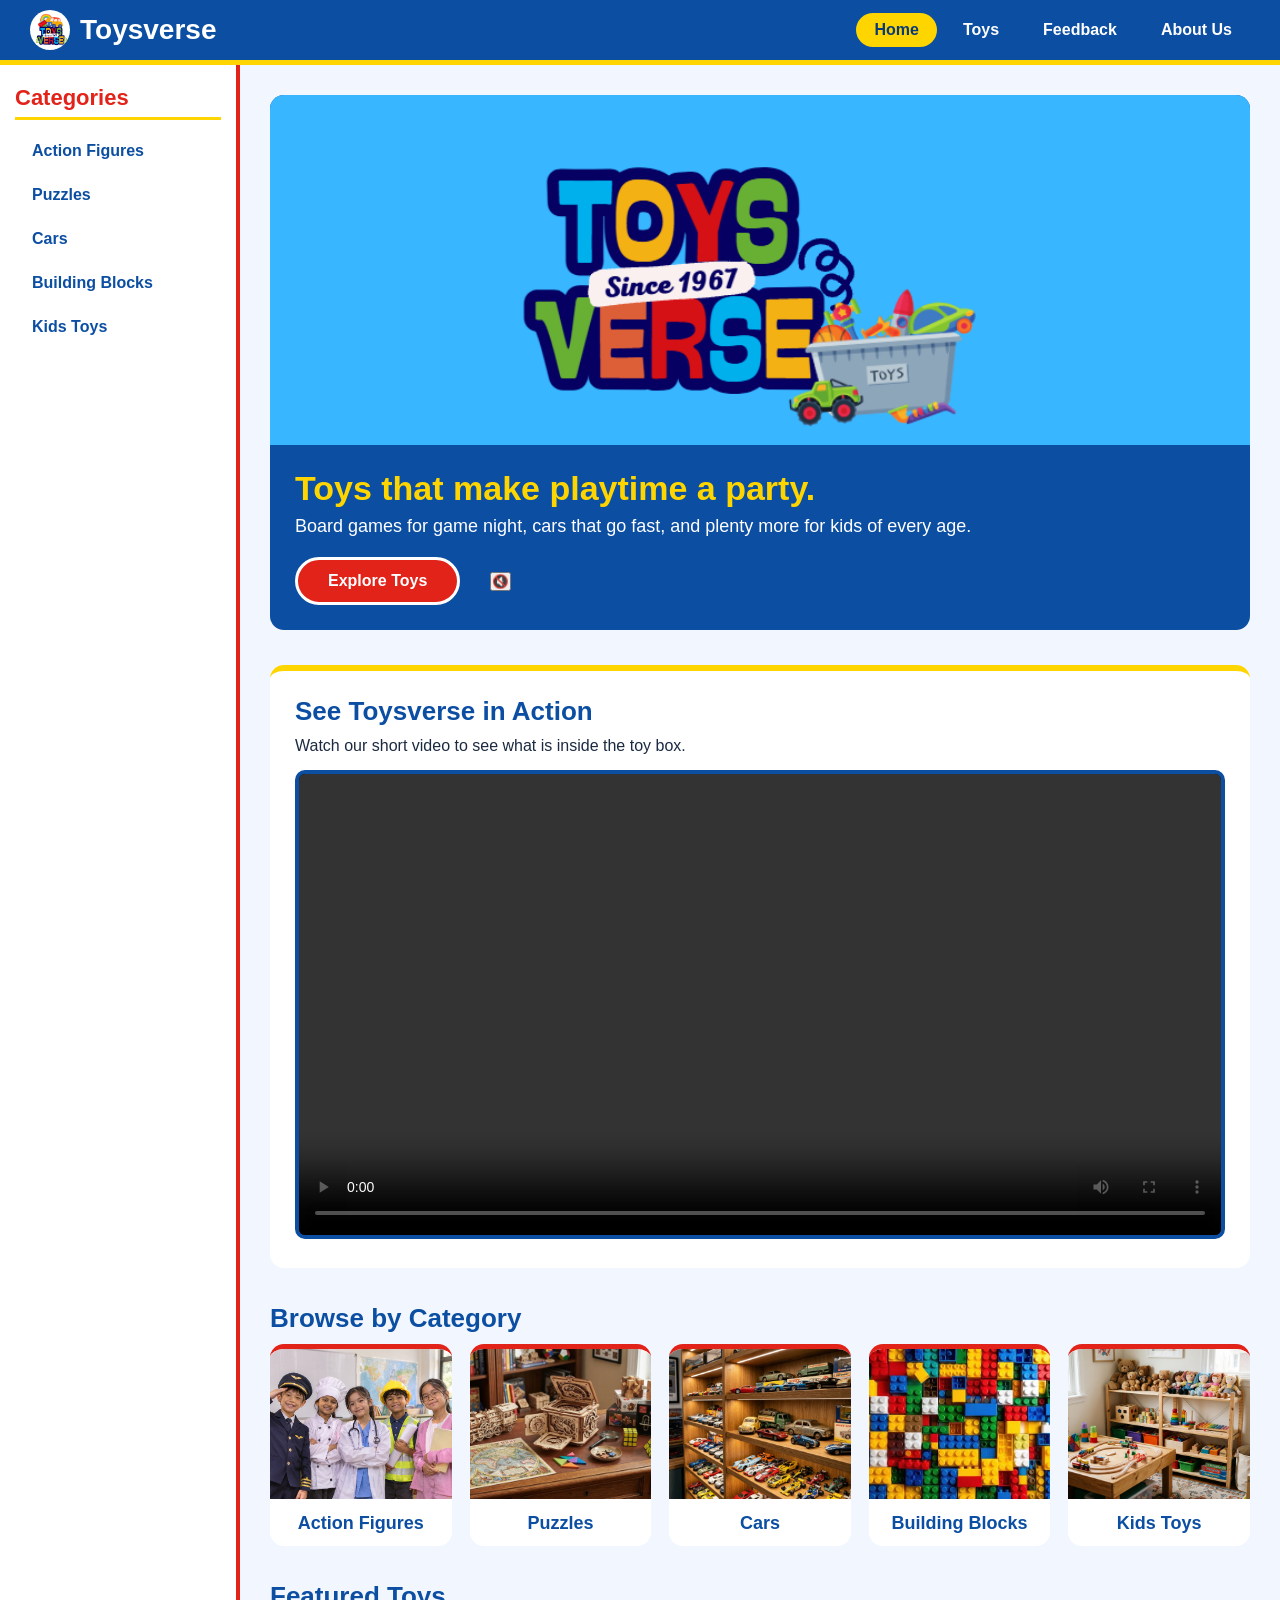
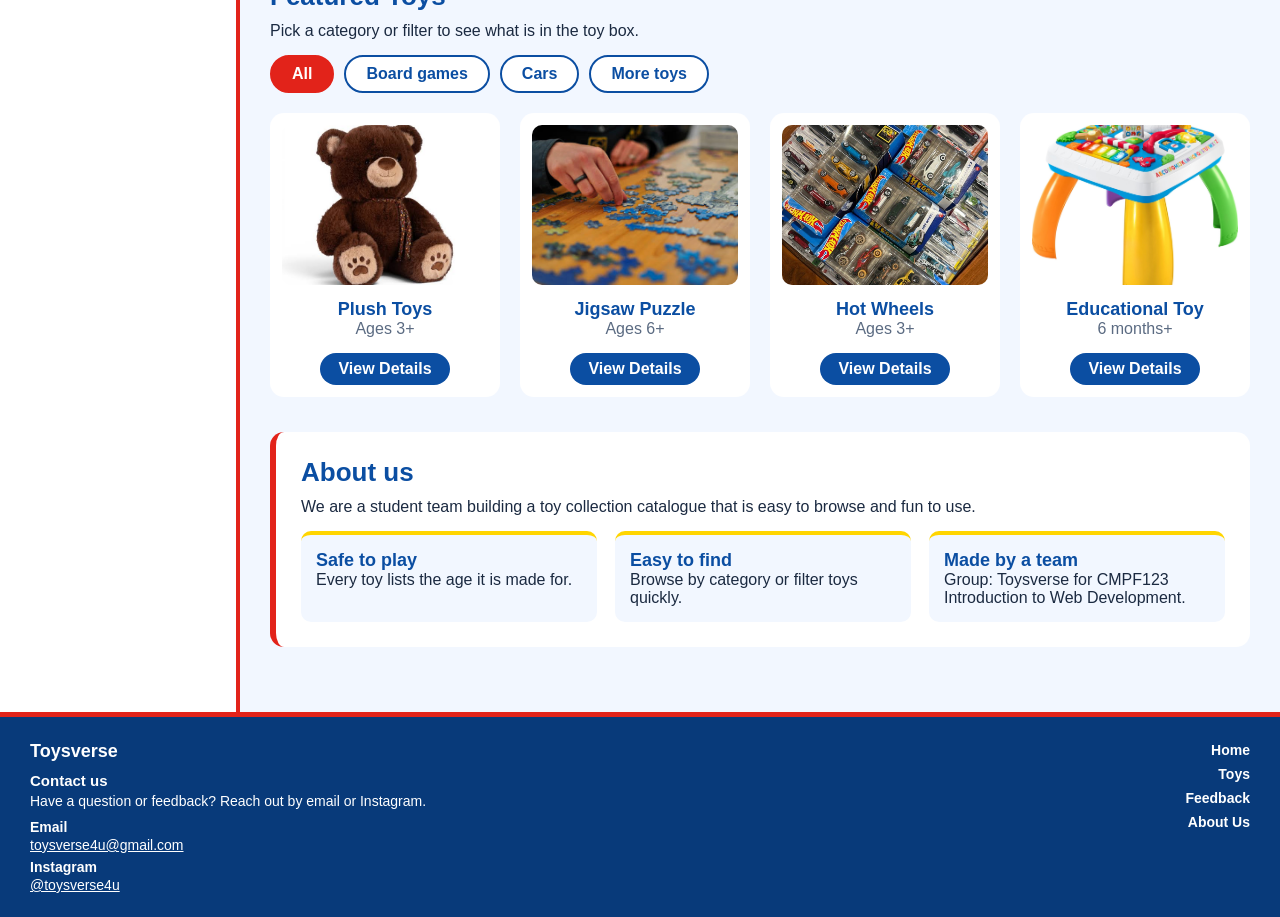
==== commit 6381b0d9: "change front page photo" ====
--- a/index.html
+++ b/index.html
@@ -105,30 +105,30 @@
 
       <div class="grid" id="grid">
         <article class="card" data-cat="board">
-          <img src="images/kids_toys/treasure-island-quest.jpg" alt="Treasure Island Quest" width="220" height="160">
-          <h3>Treasure Island Quest</h3>
-          <p>Ages 8+</p>
+          <img src="images/kids_toys/plush-toy.jpg" alt="Treasure Island Quest" width="220" height="160">
+          <h3>Plush Toys</h3>
+          <p>Ages 3+</p>
           <a href="toys-kids-toys.html">View Details</a>
         </article>
 
         <article class="card" data-cat="board">
-          <img src="images/puzzles/castle-chess-set.jfif" alt="Castle Chess Set" width="220" height="160">
-          <h3>Castle Chess Set</h3>
+          <img src="images/puzzles/jigsaw-puzzle.jpg" alt="Jigsaw Puzzle" width="220" height="160">
+          <h3>Jigsaw Puzzle</h3>
           <p>Ages 6+</p>
           <a href="toys-puzzles.html">View Details</a>
         </article>
 
         <article class="card" data-cat="cars">
-          <img src="images/cars/turbo-racer.jpg" alt="Turbo Racer" width="220" height="160">
-          <h3>Turbo Racer</h3>
+          <img src="images/cars/hot_wheels.jpg" alt="Turbo Racer" width="220" height="160">
+          <h3>Hot Wheels</h3>
           <p>Ages 3+</p>
           <a href="toys-cars.html">View Details</a>
         </article>
 
         <article class="card" data-cat="other">
-          <img src="images/kids_toys/cuddly-bear.jpg" alt="Cuddly Bear" width="220" height="160">
-          <h3>Cuddly Bear</h3>
-          <p>All ages</p>
+          <img src="images/kids_toys/educational-toy.jpg" alt="Cuddly Bear" width="220" height="160">
+          <h3>Educational Toy</h3>
+          <p>6 months+</p>
           <a href="toys-kids-toys.html">View Details</a>
         </article>
       </div>
